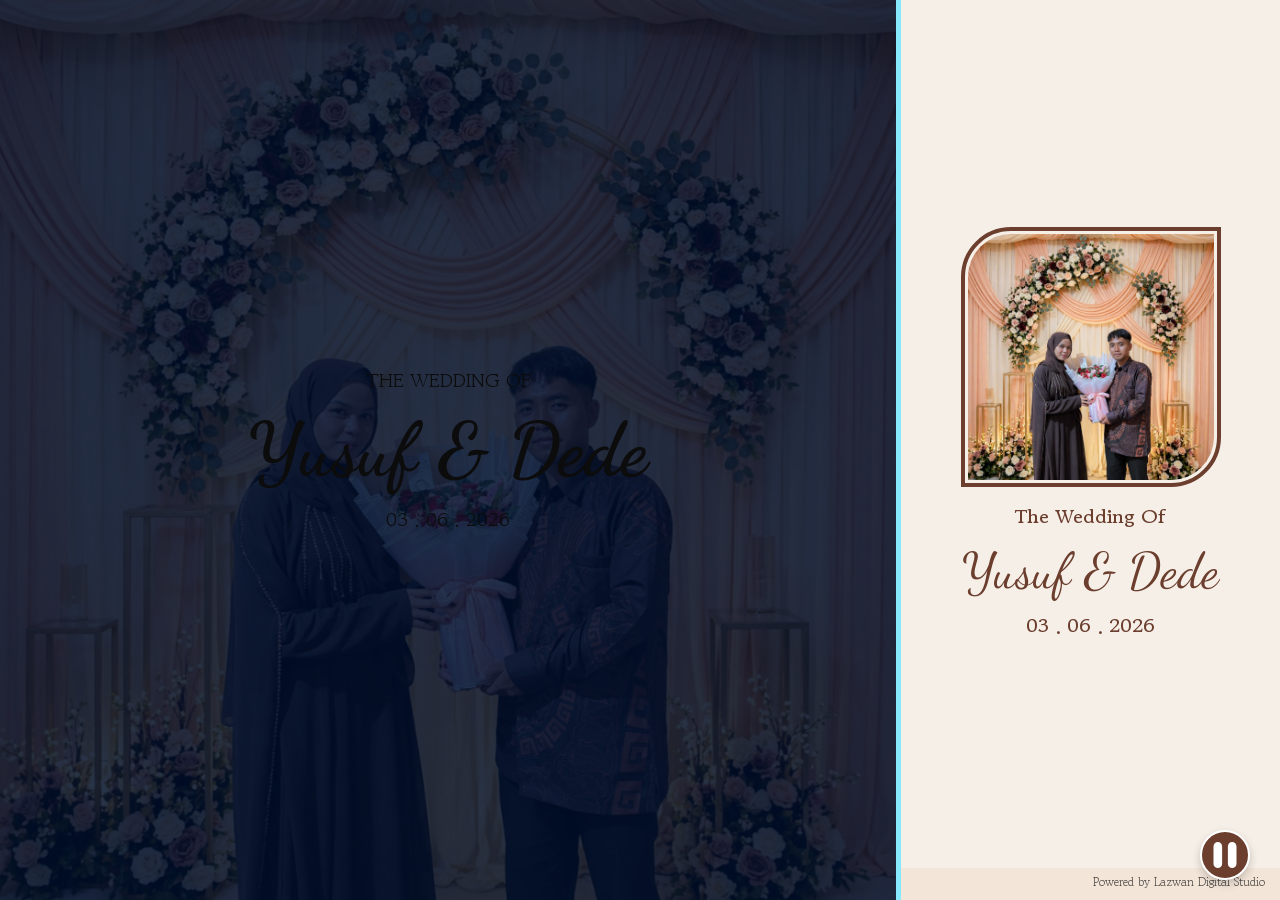
==== core.html @ 87ff3be7 "add powered by lazwan" ====
<!DOCTYPE html>
<html lang="en">
  <head>
    <meta charset="UTF-8" />
    <meta name="viewport" content="width=device-width, initial-scale=1.0" />
    <link rel="icon" type="image/svg" href="assets/icon/logo.png" />
    <title>Undangan Pernikahan - Yusuf & Dede</title>
    <link rel="stylesheet" href="assets/css/aside_style.css" />
    <link rel="stylesheet" href="assets/flipdown-master/src/flipdown.css" />
    <script src="assets/flipdown-master/src/flipdown.js"></script>
  </head>
  <body>
    <audio id="myAudio" autoplay loop>
      <source src="assets/music/musik.mp3" type="audio/mpeg" />
    </audio>
    <button id="playButton" class="moon-button"></button>
    <section id="sectionBesar">
      <div class="pembungkus">
        <p>THE WEDDING OF</p>
        <h1>Yusuf & Dede</h1>
        <p>03 . 06 . 2026</p>
      </div>
    </section>
    <section id="sectionKecil">
      <div class="cover" id="cover">
        <img
          src="assets/images/Pengantin.png"
          alt="pengantin"
          class="pengantin"
        />
        <p class="gowunbatang-bold">The Wedding Of</p>
        <h1>Yusuf & Dede</h1>
        <p class="gowunbatang-bold">03 . 06 . 2026</p>
      </div>
      <div class="ayat">
        <p class="gowunbatang-bold judul appear">Surah Ar-Rum Ayat 21</p>
        <div class="arab appear">
          <p>
            وَمِنْ آيَاتِهِ أَنْ خَلَقَ لَكُمْ مِنْ أَنْفُسِكُمْ أَزْوَاجًا
            لِتَسْكُنُوا إِلَيْهَا وَجَعَلَ بَيْنَكُمْ مَوَدَّةً وَرَحْمَةً ۚ
            إِنَّ فِي ذَٰلِكَ لَآيَاتٍ لِقَوْمٍ يَتَفَكَّرُونَ
          </p>
        </div>
        <div class="translation appear">
          <p>
            "Dan di antara tanda-tanda (kebesaran)-Nya ialah Dia menciptakan
            pasangan-pasangan untukmu dari jenismu sendiri agar kamu cenderung
            dan merasa tenteram kepadanya, dan Dia menjadikan di antaramu rasa
            kasih dan sayang. Sesungguhnya pada yang demikian itu benar-benar
            terdapat tanda-tanda bagi kaum yang berpikir."
          </p>
        </div>
      </div>
      <div class="mempelai">
        <img src="assets/images/bismillah.png" alt="Bismillah" class="appear" />
        <p class="appear">Assalamu'alaikum Warahmatullaahi Wabarakaatuh</p>
        <p class="desk appear">
          Maha Suci Allah yang telah menciptakan makhluk-Nya berpasang-pasangan.
          Ya Allah semoga ridho-Mu tercurah mengiringi pernikahan kami.
        </p>
        <div class="pengantin-pria appear">
          <img
            src="assets/images/pengantin pria.png"
            alt="pengantin pria"
            class="foto"
          />
          <h1>Yusuf</h1>
          <h3>Muchamad Yusuf</h3>
          <p>
            Putra Pertama Dari <br />
            Bapak H. Amiruddin <br />
            Dan Ibu Hj.Yati
          </p>
          <a
            href="https://www.instagram.com/nuaiman_ucp"
            target="_blank"
            class="ig"
          >
            <img
              src="assets/icon/instagram.svg"
              alt="instagram"
              class="instagram"
            />
            Instagram
          </a>
        </div>
        <div class="dan appear">---- & ----</div>
        <div class="pengantin-wanita appear">
          <img
            src="assets/images/pengantin wanita.png"
            alt="pengantin wanita"
            class="foto"
          />
          <h1>Dede</h1>
          <h3>Dede Alfinah</h3>
          <p>
            Putri Bungsu Dari <br />
            Bapak H.Ahmad <br />
            Dan Ibu Hj.Halimah
          </p>
          <a
            href="https://www.instagram.com/dealfinah/"
            target="_blank"
            class="ig"
          >
            <img
              src="assets/icon/instagram.svg"
              alt="instagram"
              class="instagram"
            />
            Instagram
          </a>
        </div>
      </div>


      <div class="acara">
        <div class="card">
          <h2>Akad Nikah</h2>

          <div class="date">
            <div class="day">Rabu</div>
            <div class="date-text">
              <p>3</p>
              <p>Juni 2026</p>
            </div>
          </div>

          <div class="divider"></div>

          <p class="time">09.00 – 10.00 WIB</p>
          <p class="location">
            Villa Putri Hijau<br />
            Cisarua – Bogor
          </p>
        </div>

        <div class="card">
          <h2>Resepsi</h2>

          <div class="date">
            <div class="day">Rabu</div>
            <div class="date-text">
              <p>3</p>
              <p>Juni 2026</p>
            </div>
          </div>

          <div class="divider"></div>

          <p class="time">10.00 – 19.30 WIB</p>
          <p class="location">
            Villa Putri Hijau<br />
            Cisarua – Bogor
          </p>
        </div>

      </div>
        <div class="countdown appear">
          <h1>Hitung Mundur</h1>
          <div class="flipdown-container">
            <div id="flipdown" class="flipdown"></div>
          </div>
        </div>
      </div>

      <div class="lokasi">
        <h1 class="appear">Lokasi Acara</h1>
        <p class="appear">Villa Putri Hijau, Cisarua - Bogor</p>
        <iframe
          src="https://www.google.com/maps?q=Villa+Putri+Hijau+Cisarua+Bogor&output=embed"
          width="50%"
          height="300"
          style="border:0;"
          allowfullscreen=""
          loading="lazy"
          class="maps appear"
        ></iframe>
        <a
          href="https://www.google.com/maps/place/villa+putri+hijau/@-6.6750949,106.9471848,1350m/data=!3m1!1e3!4m6!3m5!1s0x2e69b645574217dd:0x31bf96bb6193824!8m2!3d-6.6750949!4d106.9471848!16s%2Fg%2F11fxb8kv27!18m1!1e1?entry=ttu&g_ep=EgoyMDI2MDQyMC4wIKXMDSoASAFQAw%3D%3D"
          target="_blank"
          class="lihatPeta appear"
          >Lihat Lokasi Acara</a
        >
      </div>
      <div class="galeri">
        <h1 class="appear">--- Galeri ---</h1>
        <div class="img-container appear">
          <div class="mySlide">
            <img src="assets/images/Pengantin.png" alt="pengantin" />
          </div>
          <div class="mySlide">
            <img src="assets/images/pengantin pria.png" alt="pengantin" />
          </div>
          <div class="mySlide">
            <img src="assets/images/pengantin wanita.png" alt="pengantin" />
          </div>
          <a class="prev" onclick="plusSlide(-1)">&#10094;</a>
          <a class="next" onclick="plusSlide(1)">&#10095;</a>
        </div>
        <!-- <iframe
          width="560"
          height="315"
          src="https://www.youtube.com/embed/1-GLrbJzG3A?si=cYq8_8PYTY-5_F9t"
          title="YouTube video player"
          frameborder="0"
          class="appear"
          allow="accelerometer; autoplay; clipboard-write; encrypted-media; gyroscope; picture-in-picture; web-share"
          referrerpolicy="strict-origin-when-cross-origin"
          allowfullscreen
        ></iframe> -->
        <!-- <video class="appear video-acara" autoplay muted loop playsinline> -->
        <!-- <video class="appear video-acara" controls> -->
        <div class="appear video-acara" >
            <video class="appear video-acara" controls preload="metadata">
            <source src="assets/Video/tunangan.mp4" type="video/mp4">
            Momen Tunangan.
          </video>
        </div>
      </div>
      <div class="rsvp">
        <h1 class="appear">RSVP & Ucapan</h1>
        <form id="rsvpForm" class="appear">
          <label for="name" style="font-size: 20px">Nama:</label>
          <input type="text" id="name" name="name" required />

          <div>
            <p class="confirm">Konfirmasi Kehadiran:</p>

            <div class="radio-box">
              <div class="radio-container">
                <input
                  type="radio"
                  id="yes"
                  name="attendance"
                  value="Hadir"
                  required
                />
                <label for="yes">Hadir</label>
              </div>

              <div class="radio-container">
                <input
                  type="radio"
                  id="no"
                  name="attendance"
                  value="Tidak Hadir"
                  required
                />
                <label for="no">Tidak Hadir</label>
              </div>
            </div>
          </div>

          <label for="message" style="font-size: 20px">Ucapan/Doa:</label>
          <textarea id="message" name="message" rows="4" required></textarea>

          <button type="submit">Kirim</button>

          <h2>Daftar Kehadiran & Ucapan</h2>
          <div id="submittedData"></div>
        </form>
      </div>
      <div class="hadiah">
        <h1 class="appear">-- Hadiah Pernikahan --</h1>
        <p class="appear">
          Doa Restu Anda merupakan karunia yang sangat berarti bagi kami. Dan
          jika memberi adalah ungkapan tanda kasih Anda, Anda dapat memberi kado
          secara cashless.
        </p>
        <div class="card appear">
          <div class="bank">
            <img src="assets/icon/Logo-Bank-BCA.png" alt="bri" />
            <p>
              8012041810 <br />
              A/N: Muchamad Yusup
            </p>
          </div>
          <div class="bank">
            <img src="assets/icon/Logo-Bank-BRI.png" alt="bri" />
            <p>
              091301075383533 <br />
              A/N: Dede Alfinah
            </p>
          </div>
        </div>

        <h2 class="appear">- Alamat Pengiriman Kado -</h1>
        <p class="appear">
        Jl. Padat Karya No.45, Batu Layang, Kec. Cisarua, Kabupaten Bogor, Jawa Barat 16750 Belakang villa putri hijau.
        </p>
          <!-- <div class="atau">-------- Atau Scan --------</div> -->
          <!-- <img src="assets/icon/qris.png" alt="qris" style="width: 80%" /> -->
      </div>
      <div class="penutup" id="penutup">
        <img
          src="assets/images/Pengantin.png"
          alt="pengantin"
          class="pengantin"
        />
        <p class="gowunbatang-bold">
          Ungkapan terima kasih yang tulus dari kami apabila
          Bapak/Ibu/Teman-teman berkenan hadir dan memberikan do’a restu.
        </p>
        <p>Wassalamualaikum Warahmatullahi Wabarakatuh</p>
        <p class="garis">--------------</p>
        <p class="gowunbatang-bold">Turut berbahagia, segenap keluarga besar</p>
        <h1>Yusuf & Dede</h1>
      </div>
    </section>
    <div class="powered">
      <p>
        Powered by 
        <a href="https://lazwan-studio.vercel.app/" target="_blank">
          Lazwan Digital Studio
        </a>
      </p>
    </div>
  </body>
  <script src="assets/js/core_script.js"></script>
</html>
---- assets/css/aside_style.css ----
@import url("https://fonts.googleapis.com/css2?family=Gowun+Batang:wght@400;700&display=swap");
@import url("https://fonts.googleapis.com/css2?family=Dancing+Script:wght@400..700&display=swap");

@keyframes fade-in {
  from {
    opacity: 0;
  }

  to {
    opacity: 1;
  }
}

@keyframes appear {
  from {
    opacity: 0;
    transform: scale(0);
  }
  to {
    opacity: 1;
    transform: scale(1);
  }
}

/* .appear {
  animation: appear ease-in-out;
  animation-timeline: view();
  animation-range: entry 0% cover 30%;
} */

:root {
  /* --primary: #002c78; */
  /* --primary: #8b5e3c; coklat soft */
  --primary: #6b3e2e; /* coklat elegan */
  --accent: #d88c9a;   /* pink rose */
}

* {
  padding: 0;
  margin: 0;
  text-align: center;
  box-sizing: border-box;
  color: rgb(12, 12, 12);
  /* color: white; */
  font-family: "Gowun Batang", serif;
  font-weight: 400;
  font-style: normal;
  text-decoration: none;
}

.gowunbatang-reg {
  font-family: "Gowun Batang", serif;
  font-weight: 400;
  font-style: normal;
}

.gowunbatang-bold {
  font-family: "Gowun Batang", serif;
  font-weight: 700;
  font-style: normal;
}

html,
body {
  overflow: hidden;
}

body {
  background-color: #f6efe7; /* cream soft */
  /* background-color: #000f2a; */
  display: flex;
  justify-content: left;
}

.moon-button {
  position: fixed;
  right: 30px;
  bottom: 20px;
  width: 50px;
  height: 50px;
  background-color: var(--primary);
  border: none;
  cursor: pointer;
  background-image: url("../icon/pause-fill.svg");
  background-size: contain;
  border-radius: 50%;
  border: 2px solid white;
  box-shadow: 0 4px 8px rgba(0, 0, 0, 0.2);
  transition: transform 0.3s ease, box-shadow 0.3s ease;
  z-index: 1000;
}

.moon-button:hover {
  transform: scale(1.1);
}

.moon-button.playing {
  background-image: url("../icon/pause-fill.svg"); /* Ganti dengan URL icon bulan saat bermain */
  box-shadow: 0 6px 12px rgba(0, 0, 0, 0.3);
}

.moon-button.paused {
  background-image: url("../icon/play-fill.svg"); /* Ganti dengan URL icon bulan saat dijeda */
  box-shadow: 0 2px 4px rgba(0, 0, 0, 0.2);
}

#sectionBesar {
  display: none;
  transition: all 1s ease-in-out;
}

#sectionKecil {
  display: flex;
  justify-content: flex-start;
  flex-direction: column;
  align-items: center;
  width: 100vw;
  height: 100vh;
  overflow-y: auto;
  overflow-x: hidden;
  transition: all 1s ease-in-out;
}

.pengantin {
  padding: 3px;
  width: 260px;
  height: 260px;
  margin-bottom: 15px;
  border: 4px solid var(--primary);
  border-radius: 50px 0;
  animation: fade-in 800ms ease-in-out;
  z-index: 2;
}

.cover {
  background-image: url(../images/bg.png);
  background-size: cover;
  background-position: center;
  display: flex;
  flex-direction: column;
  justify-content: center;
  align-items: center;
  width: 100vw;
  height: 100vh;
  padding: 60% 0;
}

.cover p {
  color: var(--primary);
  font-size: 20px;
  animation: fade-in 800ms ease-in-out;
}

.cover h1 {
  color: var(--primary);
  font-size: 60px;
  font-family: "Dancing Script", cursive;
  font-optical-sizing: auto;
  font-weight: 400;
  font-style: normal;
  margin: 10px 0;
  animation: fade-in 800ms ease-in-out;
}

.cover div {
  margin-bottom: 20px;
  font-size: 17px;
  animation: fade-in 800ms ease-in-out;
}

.ayat {
  /* background-color: #2399b3; */
  background-color: #f3e5d8; /* cream */
  display: flex;
  justify-content: center;
  flex-direction: column;
  align-items: center;
  padding: 20px 25px;
}

.ayat p.judul {
  margin: 30px 0;
  padding-bottom: 5px;
  width: 70%;
  font-size: 20px;
  border-bottom: 3px solid white;
  border-radius: 5px;
}

.ayat .arab {
  margin-bottom: 25px;
  font-size: 25px;
}

.ayat .translation {
  margin-bottom: 20px;
  font-size: 20px;
}

.mempelai {
  background-image: url(../images/bg_bunga_2.jpg);
  background-size: 100% 100%;
  background-position: center;
  display: flex;
  flex-direction: column;
  justify-content: center;
  align-items: center;
  width: 100vw;
  height: auto;
  padding: 20% 30px;
  color: var(--primary);
}

.mempelai img {
  width: 250px;
}

.mempelai p {
  color: var(--primary);
  margin-top: 18px;
  font-size: 18px;
  font-weight: 700;
}

.mempelai .desk {
  font-size: 17px;
  font-weight: 500;
}

.pengantin-pria .foto,
.pengantin-wanita .foto {
  width: 175px;
  height: 250px;
  object-fit: cover;
  padding: 3px;
  margin-top: 20px;
  border-radius: 100px;
  border: 4px solid var(--primary);
  animation: appear linear;
  animation-timeline: view();
  animation-range: entry 0% cover 40%;
}

.pengantin-pria h1,
.pengantin-wanita h1 {
  color: var(--primary);
  font-weight: 700;
  margin-top: 10px;
  font-size: 60px;
  font-family: "Dancing Script", cursive;
  font-optical-sizing: auto;
  font-weight: 400;
}

.pengantin-pria h3,
.pengantin-wanita h3 {
  color: var(--primary);
  font-weight: 700;
  font-size: 25px;
}

.pengantin-pria p,
.pengantin-wanita p {
  margin-top: 10px;
}

.pengantin-pria .ig,
.pengantin-wanita .ig {
  cursor: pointer;
  padding: 3% 5%;
  background-color: var(--primary);
  border: 2px solid white;
  font-size: 20px;
  border-radius: 10px;
  color: white;
  display: flex;
  justify-content: center;
  align-items: center;
  gap: 10px;
  margin-top: 15px;
}

.pengantin-pria .instagram,
.pengantin-wanita .instagram {
  width: 20px;
}

.acara {
  /* background: linear-gradient(180deg, #2399b3, #1b7f94); */
  background: linear-gradient(180deg, #f3e5d8, #e8d5c4);
  padding: 40px 20px;
  width: 100%;
  display: flex;
  flex-direction: column;
  align-items: center;
  gap: 20px; /* jarak antar card */
}

.dan {
  color: var(--accent);
  /* color: var(--primary); */
  font-family: "Dancing Script", cursive;
  font-optical-sizing: auto;
  font-weight: 700;
  font-size: 50px;
  margin: 20px 0;
}

.akad,
.resepsi {
  background-color: white;
  color: var(--primary);
  width: 100%;
  margin-top: 20px;
  border-radius: 20px;
}

.akad .judul,
.resepsi .judul {
  /* background-color: #005eff; */
  background-color: #6b3e2e;
  font-size: 30px;
  font-weight: 700;
  padding: 10px 0;
}

.akad .tanggal,
.resepsi .tanggal {
  display: flex;
  justify-content: center;
  align-items: center;
  gap: 15px;
}

.akad .tanggal .angka,
.resepsi .tanggal .angka {
  color: var(--primary);
  font-size: 100px;
}

.akad .tanggal .teks,
.resepsi .tanggal .teks {
  text-align: start;
  color: var(--primary);
  font-size: 25px;
  line-height: 30px;
}

.akad .garis,
.resepsi .garis {
  color: var(--primary);
  font-size: 35px;
  margin-top: -20px;
}

.akad .Lokasi,
.resepsi .Lokasi {
  margin-top: -10px;
  color: var(--primary);
  padding-bottom: 10px;
  font-weight: 700;
}

.countdown {
  margin-top: 20px;
  padding: 15px;
}

.countdown h1 {
  margin-bottom: 10px;
  font-size: 30px;
  font-weight: 700;
}

.lokasi {
  background-image: url(../images/bg_bunga_2.jpg);
  background-size: contain;
  background-position: center;
  display: flex;
  flex-direction: column;
  justify-content: center;
  align-items: center;
  width: 100vw;
  height: auto;
  padding: 19% 30px;
}

.lokasi h1 {
  color: var(--primary);
  font-family: "Dancing Script", cursive;
  font-optical-sizing: auto;
  font-weight: 700;
  font-size: 50px;
  margin-bottom: 20px;
}

.lokasi p {
  color: var(--primary);
  font-weight: 700;
  margin-bottom: 10px;
  font-size: 20px;
}

.lokasi .maps {
  width: 65%;
  max-width: 280px;
  height: 180px;

  border-radius: 15px;
  border: none;
  overflow: hidden;

  opacity: 0.85;
  box-shadow: 0 4px 10px rgba(0,0,0,0.1);
  transition: all 0.3s ease;
  margin: 15px 0;
}

.lokasi .maps:hover {
  opacity: 1;
  transform: scale(1.03);
}

.lokasi .lihatPeta {
  color: var(--primary);
  margin-top: 40px;
  font-weight: 700;
  font-size: 20px;
  border-top: 3px solid var(--primary);
  border-bottom: 3px solid var(--primary);
  border-radius: 15px;
  padding: 5px 40px;
  transition: all 500ms ease-in-out;
}

.lokasi .lihatPeta:hover {
  background-color: #5490ff71;
  transform: scale(1.1);
}

.galeri {
  display: flex;
  flex-wrap: wrap;
  justify-content: center;
  align-items: center;
  gap: 20px;
  padding: 20px;
  /* background-color: #2399b3; */
  background-color: #f3e5d8; /* cream */
}

.galeri h1 {
  color: white;
  font-family: "Dancing Script", cursive;
  font-optical-sizing: auto;
  font-weight: 700;
  font-size: 50px;
  margin-bottom: 20px;
  
  text-shadow: 1px 1px 3px rgba(0, 0, 0, 0.3);
}

.galeri img {
  box-shadow: 0 4px 8px rgba(0, 0, 0, 0.1);
  object-fit: cover;
  padding: 5px 5px 15px 5px;
  background-color: white;
  transition: transform 0.3s ease-in-out;
}

.img-container {
  max-width: 1000px;
  position: relative;
  margin: auto;
}

.img-container .mySlide img {
  vertical-align: middle;
  width: 75%;
  height: 400px;
}

.mySlide {
  display: none;
}

.prev,
.next {
  cursor: pointer;
  position: absolute;
  top: 50%;
  width: auto;
  padding: 16px;
  margin-top: -22px;
  color: white;
  font-weight: bold;
  font-size: 25px;
  border-radius: 0 3px 3px 0;
}

.prev {
  left: 0;
  margin-left: -20px;
}

.next {
  right: 0;
  margin-right: -20px;
  border-radius: 3px 0 0 3px;
}

.galeri iframe {
  padding: 5px 5px 15px 5px;
  box-shadow: 0 4px 8px rgba(0, 0, 0, 0.1);
  width: 90%;
  background-color: white;
  height: 200px;
  object-fit: cover;
  transition: transform 0.3s ease-in-out;
}

.galeri iframe:hover {
  transform: scale(1.05);
}

.rsvp {
  background-image: url(../images/bg_bunga_2.jpg);
  background-size: contain;
  background-position: center;
  display: flex;
  flex-direction: column;
  justify-content: center;
  align-items: center;
  width: 100vw;
  height: auto;
  padding: 13% 30px;
  color: #222 !important;}

form {
  display: flex;
  flex-direction: column;
  justify-content: center;
  align-items: center;
  gap: 15px;
}

label {
  font-family: "Gowun Batang", serif;
  font-weight: 700;
  color: var(--primary);
  margin-bottom: 5px;
}

.rsvp h1 {
  font-family: "Dancing Script", cursive;
  font-size: 40px;
  font-weight: 700;
  color: var(--primary);
  margin-bottom: 30px;
}

.confirm {
  font-size: 20px;
  color: var(--primary);
  font-weight: 700;
  margin-top: 10px;
  margin-bottom: 5px;
}

input[type="text"],
textarea {
  font-family: "Gowun Batang", serif;
  font-weight: 400;
  padding: 10px;
  width: 100%;
  border: 2px solid var(--primary);
  border-radius: 5px;
  color: white;
  font-size: 20px;
  text-align: left;
  /* background-color: #000f2ac6; */
  background-color: #fffaf5;
  color: #333;
}

.radio-box {
  display: flex;
  justify-content: center;
  gap: 10px;
  width: 100%;
}

.radio-container {
  display: flex;
  justify-content: center;
  align-items: center;
  flex-direction: row;
  width: 140px;
  padding: 10px 5px 5px 5px;
  /* background-color: #000f2ac6; */
  background-color: #fffaf5;
  color: #333;
  border-radius: 10px;
  border: 2px solid var(--primary);
  cursor: pointer;
}

.radio-container input[type="radio"] {
  display: none;
}

.radio-container input[type="radio"] + label::before {
  content: "";
  display: inline-block;
  width: 20px;
  height: 20px;
  margin-right: 10px;
  border: 2px solid #000000;
  border-radius: 50%;
  background-color: #fff;
  vertical-align: middle; /* Align with label text */
  position: relative;
  top: -3px; /* Adjust if necessary */
}

.radio-container input[type="radio"]:checked + label::before {
  background-color: #c74ebd;
  border-color: #000000;
}

.radio-container label {
  font-size: 16px;
  /* color: white; */
  color: rgb(0, 0, 0);
  cursor: pointer;
}

.confirm {
  margin-bottom: 10px;
  font-size: 18px;
  color: var(--primary);
}

button {
  background-color: var(--primary);
  color: white;
  padding: 10px 20px;
  border: none;
  border-radius: 5px;
  cursor: pointer;
  font-family: "Gowun Batang", serif;
  font-weight: 700;
  width: 90%;
  font-size: 16px;
}

button:hover {
  /* background-color: #001d4f; */
  /* background-color: #4e2c1d; */
  background-color: var(--accent);
}

.rsvp h2 {
  font-family: "Dancing Script", cursive;
  font-size: 30px;
  color: var(--primary);
  margin-bottom: 20px;
  margin-top: 20px;
}

#submittedData {
  display: flex;
  flex-direction: column-reverse;
  margin-top: 10px;
  width: 110%;
  height: 250px;
  /* background-color: rgb(113, 186, 255); */
  background-color: #f3e5d8; /* cream */
  padding: 20px;
  border-radius: 5px;
  /* border: 3px solid #0059ffc6; */
  border: 2px solid #d6bfa7;
  overflow-y: scroll;
}

#submittedData h2 {
  font-family: "Dancing Script", cursive;
  font-size: 30px;
  color: var(--primary);
  margin-bottom: 20px;
}

.submitted-item {
  /* background-color: #000f2ac6; */
  background-color: #fffaf5;
  color: #333;
  padding: 10px;
  margin-bottom: 10px;
  border-radius: 5px;
  width: 100%;
  border: 1px solid #ddd;
}

.submitted-item h3 {
  font-family: "Gowun Batang", serif;
  font-weight: 700;
  color: rgb(0, 0, 0);
}

.submitted-item p {
  font-family: "Gowun Batang", serif;
  font-weight: 400;
  color: #000000;
}

.hadiah {
  /* background-color: #2399b3; */
  background-color: #f3e5d8; /* cream */
  display: flex;
  justify-content: center;
  flex-direction: column;
  align-items: center;
  padding: 20px 25px;
  width: 100%;
}

.hadiah h1 {
  color: white;
  font-family: "Dancing Script", cursive;
  font-optical-sizing: auto;
  font-weight: 700;
  font-size: 30px;
  margin-bottom: 20px;

  text-shadow: 
    0px 2px 4px rgba(0, 0, 0, 0.25),
    0px 4px 10px rgba(0, 0, 0, 0.15);
}

.hadiah h2 {
  color: white;
  font-family: "Dancing Script", cursive;
  font-optical-sizing: auto;
  font-weight: 700;
  font-size: 30px;
  margin-bottom: 20px;
  margin-top: 15px;

  text-shadow: 
    0px 2px 4px rgba(0, 0, 0, 0.25),
    0px 4px 10px rgba(0, 0, 0, 0.15);
}

.hadiah .card {
  width: 90%;
  background-color: white;
  margin-top: 20px;
  /* border: 3px solid #005eff; */
  border: 2px solid #d6bfa7;
  border-radius: 20px;
  padding: 20px;
}

/* kasih jarak antar bank */
.hadiah .card .bank {
  display: flex;
  align-items: center;
  gap: 15px;
  padding: 10px 0;
}

/* garis pemisah antar bank */
.hadiah .card .bank:not(:last-child) {
  border-bottom: 1px solid #eee;
}

/* rapihin teks */
.hadiah .card .bank p {
  color: var(--primary);
  font-weight: 700;
  text-align: left;
  line-height: 1.4;
  margin: 0;
}

/* kecilin & rapihin logo */
.hadiah .card img {
  width: 80px;
  height: auto;
  object-fit: contain;
}

.atau {
  color: var(--primary);
  font-size: 20px;
  margin: 10px 0;
}

.penutup {
  background-image: url(../images/bg_bunga_2.jpg);
  background-size: 100% 100%;
  background-position: center;
  display: flex;
  flex-direction: column;
  justify-content: center;
  align-items: center;
  padding: 10% 30px;
}

.penutup p {
  color: var(--primary);
  font-size: 18px;
  margin-bottom: 10px;
}

.penutup h1 {
  color: var(--primary);
  font-size: 50px;
  font-family: "Dancing Script", cursive;
  font-optical-sizing: auto;
  font-weight: 400;
  font-style: normal;
  margin: 10px 0;
}

.penutup div {
  margin-bottom: 20px;
  font-size: 17px;
}

.penutup .garis {
  font-family: "Dancing Script", cursive;
  font-optical-sizing: auto;
  font-weight: 700;
  font-size: 40px;
}

@media (min-width: 768px) {
  #sectionBesar {
    width: 70vw;
    background-image: url(../images/Pengantin.png);
    background-position: center;
    background-size: cover;
    color: white;
    display: flex;
    justify-content: center;
    flex-direction: column;
    align-items: center;
    animation: fade-in 800ms ease-in-out;
  }

  .pembungkus {
    display: flex;
    justify-content: center;
    flex-direction: column;
    align-items: center;
    background-color: #000f2ad7;
    width: 100%;
    height: 100%;
  }

  #sectionBesar h1 {
    font-family: "Dancing Script", cursive;
    font-optical-sizing: auto;
    font-weight: 700;
    font-style: normal;
    font-size: 75px;
    margin: 10px 0;
  }

  #sectionBesar p {
    font-size: 20px;
  }

  #sectionKecil {
    width: 30vw;
    border-left: 5px solid #86e9ff;
  }

  .cover {
    background-size: contain;
  }

  .cover p {
    font-size: 20px;
  }

  .cover h1 {
    font-size: 50px;
  }

  .cover div {
    font-size: 15px;
  }

  .open {
    font-size: 15px;
  }

  .mempelai {
    width: 30vw;
  }

  #flipdown {
    width: 100%;
    align-self: center;
    margin-left: 2vw;
  }

  .lokasi .maps {
    width: 26%;
    height: 200px;
  }
}

.flipdown {
  margin: 0 auto;
}

.jam {
  margin-top: 10px;
  font-size: 16px;
}

.jam strong {
  font-size: 18px;
  color: #1a3c6e;
}

.card {
  background: #ffffff;
  border-radius: 20px;
  padding: 25px;
  text-align: center;
  box-shadow: 0 10px 25px rgba(0,0,0,0.1);

  width: 100%;
  max-width: 400px; /* penting */
  display: flex;
  flex-direction: column;
  align-items: center;
}

/* TITLE */
.card h2 {
  /* background: linear-gradient(90deg, #005eff, #3a7bff); */
  background: linear-gradient(90deg, var(--primary), var(--accent));
  color: white;
  padding: 12px;
  border-radius: 12px;
  font-size: 22px;
  margin-bottom: 20px;
}

@media (max-width: 480px) {
  .card {
    max-width: 90%;
  }

  .day {
    font-size: 60px;
  }
}

.card {
  transition: 0.3s;
}

.card:hover {
  transform: translateY(-5px);
}

.date {
  display: flex;
  justify-content: center;
  align-items: center;
  gap: 12px;
}

.day {
  font-size: 65px;
  font-weight: 700;
  color: #5a3a2a;

  font-family: "Dancing Script", cursive;
}

.date-text {
  display: block;
  text-align: left;
  font-size: 18px;
  /* color: #0d2c6c; */
  /* color: #1a1a1a; */
  color: #222 !important;
  line-height: 1.4;
}

.date-text p {
  color: #222 !important;
}

.divider {
  width: 50%;
  height: 2px;
  background: linear-gradient(to right, transparent, var(--accent), transparent);
  margin: 20px auto;
}

.time {
  font-size: 18px;
  font-weight: 700;
  color: #1a3c6e;
  margin-bottom: 10px;
}

.location {
  font-size: 15px;
  color: #666;
  line-height: 1.6;
}

.video-acara {
  /* width: 70%; */
  width: 560;
  height: 315;
  max-width: 300px;
  border-radius: 15px;
  margin-top: 20px auto;

  display: block;

  box-shadow: 0 8px 20px rgba(0,0,0,0.15);
}

.acara .card {
  background: rgba(255, 250, 245, 0.95);
  backdrop-filter: blur(6px);

  border-radius: 25px;
  padding: 25px 20px;
  margin: 20px 0;

  box-shadow: 0 10px 30px rgba(0,0,0,0.08);
  border: 1px solid #eaded0;

  transition: 0.3s;
}

.acara .card:hover {
  transform: translateY(-5px);
  box-shadow: 0 15px 40px rgba(0,0,0,0.12);
}

.acara .card h2 {
  background: linear-gradient(90deg, #6b3e2e, #d88c9a);
  color: white;

  padding: 12px;
  border-radius: 15px;

  font-size: 20px;
  letter-spacing: 1px;
}

.date-text p:first-child {
  font-size: 28px;
  font-weight: 700;
  color: var(--primary);
}

.date-text p:last-child {
  font-size: 16px;
  color: #777;
}

.powered {
  position: fixed;
  bottom: 10px;
  right: 15px;
  font-size: 12px;
  opacity: 0.7;
  z-index: 999;
}

.powered a {
  color: inherit;
  text-decoration: none;
  font-weight: 500;
}
---- assets/flipdown-master/src/flipdown.css ----
/* THEMES */

/********** Theme: dark **********/
/* Font styles */
.flipdown.flipdown__theme-dark {
  font-family: sans-serif;
  font-weight: bold;
}
/* Rotor group headings */
.flipdown.flipdown__theme-dark .rotor-group-heading:before {
  color: #eeeeee;
}

/* Rotor tops */
.flipdown.flipdown__theme-dark .rotor,
.flipdown.flipdown__theme-dark .rotor-top,
.flipdown.flipdown__theme-dark .rotor-leaf-front {
  color: #222222;
  background-color: #dddddd;
}
/* Rotor bottoms */
.flipdown.flipdown__theme-dark .rotor-bottom,
.flipdown.flipdown__theme-dark .rotor-leaf-rear {
  color: #333333;
  background-color: #dddddd;
}
/* Hinge */
.flipdown.flipdown__theme-dark .rotor:after {
  border-top: solid 1px #222222;
}

/********** Theme: light **********/
/* Font styles */
.flipdown.flipdown__theme-light {
  font-family: sans-serif;
  font-weight: bold;
}
/* Rotor group headings */
.flipdown.flipdown__theme-light .rotor-group-heading:before {
  color: #eeeeee;
}
/* Delimeters */
.flipdown.flipdown__theme-light
  .rotor-group:nth-child(n + 2):nth-child(-n + 3):before,
.flipdown.flipdown__theme-light
  .rotor-group:nth-child(n + 2):nth-child(-n + 3):after {
  background-color: #dddddd;
}
/* Rotor tops */
.flipdown.flipdown__theme-light .rotor,
.flipdown.flipdown__theme-light .rotor-top,
.flipdown.flipdown__theme-light .rotor-leaf-front {
  color: #222222;
  background-color: #dddddd;
}
/* Rotor bottoms */
.flipdown.flipdown__theme-light .rotor-bottom,
.flipdown.flipdown__theme-light .rotor-leaf-rear {
  color: #333333;
  background-color: #eeeeee;
}
/* Hinge */
.flipdown.flipdown__theme-light .rotor:after {
  border-top: solid 1px #222222;
}

/* END OF THEMES */

.flipdown {
  overflow: visible;
  width: 510px;
  height: 110px;
}

.flipdown .rotor-group {
  position: relative;
  float: left;
  padding-right: 30px;
}

.flipdown .rotor-group:last-child {
  padding-right: 0;
}

.flipdown .rotor-group-heading:before {
  display: block;
  height: 30px;
  line-height: 30px;
  text-align: center;
}

.flipdown .rotor-group:nth-child(1) .rotor-group-heading:before {
  content: attr(data-before);
}

.flipdown .rotor-group:nth-child(2) .rotor-group-heading:before {
  content: attr(data-before);
}

.flipdown .rotor-group:nth-child(3) .rotor-group-heading:before {
  content: attr(data-before);
}

.flipdown .rotor-group:nth-child(4) .rotor-group-heading:before {
  content: attr(data-before);
}

.flipdown .rotor-group:nth-child(n + 2):nth-child(-n + 3):before {
  content: "";
  position: absolute;
  bottom: 20px;
  left: 115px;
  width: 10px;
  height: 10px;
  border-radius: 50%;
}

.flipdown .rotor-group:nth-child(n + 2):nth-child(-n + 3):after {
  content: "";
  position: absolute;
  bottom: 50px;
  left: 115px;
  width: 10px;
  height: 10px;
  border-radius: 50%;
}

.flipdown .rotor {
  position: relative;
  float: left;
  width: 50px;
  height: 80px;
  margin: 0px 5px 0px 0px;
  border-radius: 4px;
  font-size: 4rem;
  text-align: center;
  perspective: 200px;
}

.flipdown .rotor:last-child {
  margin-right: 0;
}

.flipdown .rotor-top,
.flipdown .rotor-bottom {
  overflow: hidden;
  position: absolute;
  width: 50px;
  height: 40px;
}

.flipdown .rotor-leaf {
  z-index: 1;
  position: absolute;
  width: 50px;
  height: 80px;
  transform-style: preserve-3d;
  transition: transform 0s;
}

.flipdown .rotor-leaf.flipped {
  transform: rotateX(-180deg);
  transition: all 0.5s ease-in-out;
}

.flipdown .rotor-leaf-front,
.flipdown .rotor-leaf-rear {
  overflow: hidden;
  position: absolute;
  width: 50px;
  height: 40px;
  margin: 0;
  transform: rotateX(0deg);
  backface-visibility: hidden;
  -webkit-backface-visibility: hidden;
}

.flipdown .rotor-leaf-front {
  line-height: 80px;
  border-radius: 4px 4px 0px 0px;
}

.flipdown .rotor-leaf-rear {
  line-height: 0px;
  border-radius: 0px 0px 4px 4px;
  transform: rotateX(-180deg);
}

.flipdown .rotor-top {
  line-height: 80px;
  border-radius: 4px 4px 0px 0px;
}

.flipdown .rotor-bottom {
  bottom: 0;
  line-height: 0px;
  border-radius: 0px 0px 4px 4px;
}

.flipdown .rotor:after {
  content: "";
  z-index: 2;
  position: absolute;
  bottom: 0px;
  left: 0px;
  width: 50px;
  height: 40px;
  border-radius: 0px 0px 4px 4px;
}

@media (max-width: 550px) {
  .flipdown {
    width: 312px;
    height: 70px;
  }

  .flipdown .rotor {
    font-size: 2.2rem;
    margin-right: 3px;
  }

  .flipdown .rotor,
  .flipdown .rotor-leaf,
  .flipdown .rotor-leaf-front,
  .flipdown .rotor-leaf-rear,
  .flipdown .rotor-top,
  .flipdown .rotor-bottom,
  .flipdown .rotor:after {
    width: 30px;
  }

  .flipdown .rotor-group {
    padding-right: 20px;
  }

  .flipdown .rotor-group:last-child {
    padding-right: 0px;
  }

  .flipdown .rotor-group-heading:before {
    font-size: 0.8rem;
    height: 20px;
    line-height: 20px;
  }

  .flipdown .rotor-group:nth-child(n + 2):nth-child(-n + 3):before,
  .flipdown .rotor-group:nth-child(n + 2):nth-child(-n + 3):after {
    left: 69px;
  }

  .flipdown .rotor-group:nth-child(n + 2):nth-child(-n + 3):before {
    bottom: 13px;
    height: 8px;
    width: 8px;
  }

  .flipdown .rotor-group:nth-child(n + 2):nth-child(-n + 3):after {
    bottom: 29px;
    height: 8px;
    width: 8px;
  }

  .flipdown .rotor-leaf-front,
  .flipdown .rotor-top {
    line-height: 50px;
  }

  .flipdown .rotor-leaf,
  .flipdown .rotor {
    height: 50px;
  }

  .flipdown .rotor-leaf-front,
  .flipdown .rotor-leaf-rear,
  .flipdown .rotor-top,
  .flipdown .rotor-bottom,
  .flipdown .rotor:after {
    height: 25px;
  }
}
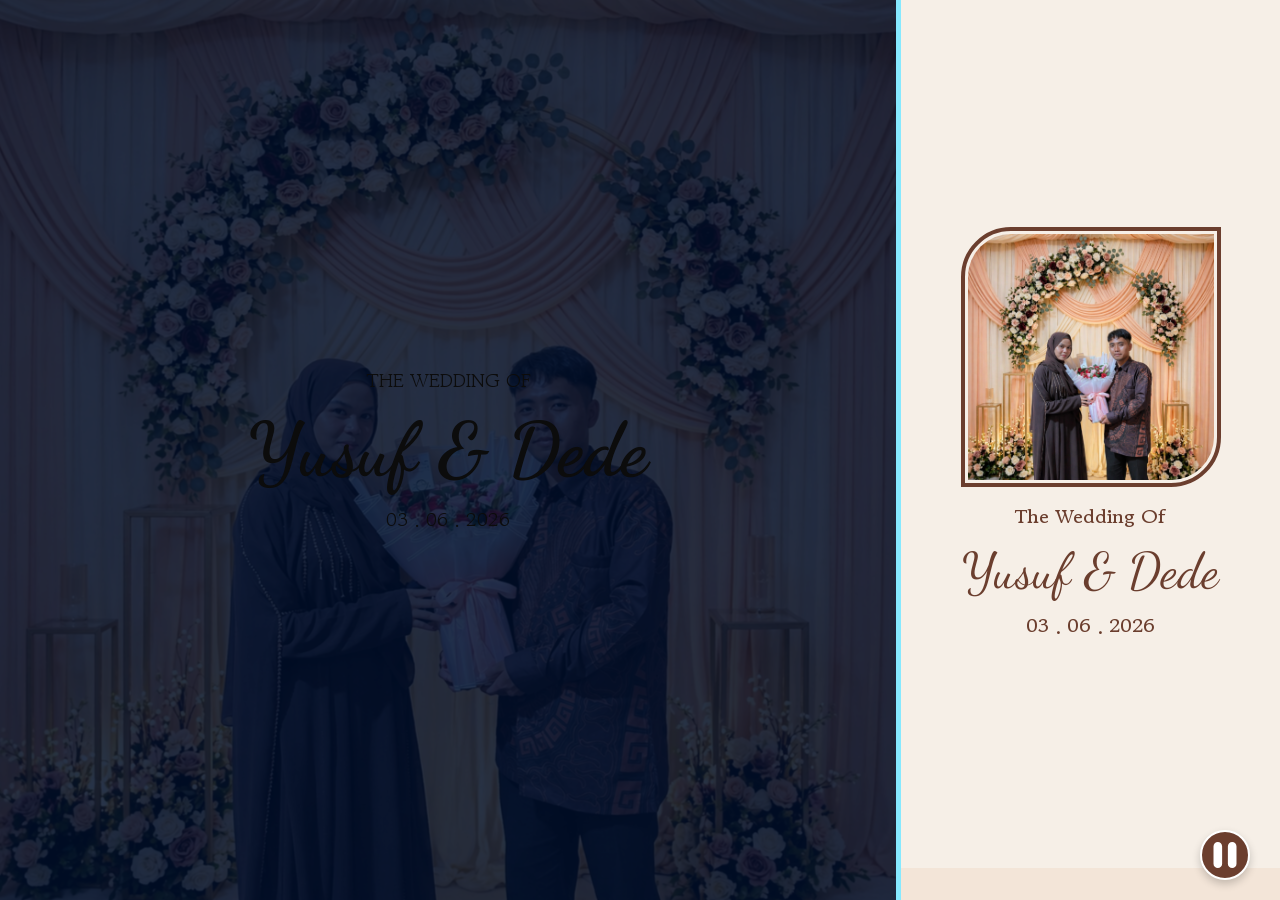
==== commit fec9750b: "update" ====
--- a/core.html
+++ b/core.html
@@ -307,15 +307,17 @@
         <p class="gowunbatang-bold">Turut berbahagia, segenap keluarga besar</p>
         <h1>Yusuf & Dede</h1>
       </div>
+
+      <div class="powered">
+        <p>
+          Powered by 
+          <a href="https://lazwan-studio.vercel.app/" target="_blank">
+            Lazwan Digital Studio
+          </a>
+        </p>
+      </div>
+      
     </section>
-    <div class="powered">
-      <p>
-        Powered by 
-        <a href="https://lazwan-studio.vercel.app/" target="_blank">
-          Lazwan Digital Studio
-        </a>
-      </p>
-    </div>
   </body>
   <script src="assets/js/core_script.js"></script>
 </html>
--- a/assets/css/aside_style.css
+++ b/assets/css/aside_style.css
@@ -1074,16 +1074,20 @@
 }
 
 .powered {
-  position: fixed;
-  bottom: 10px;
-  right: 15px;
-  font-size: 12px;
-  opacity: 0.7;
-  z-index: 999;
+  text-align: center;
+  font-size: 13px;
+  color: #888;
+  margin-top: 50px;
+  padding: 20px 0;
+  border-top: 1px solid rgba(0,0,0,0.1);
 }
 
 .powered a {
-  color: inherit;
+  color: #555;
   text-decoration: none;
-  font-weight: 500;
+  font-weight: 600;
+}
+
+.powered a:hover {
+  color: #000;
 }
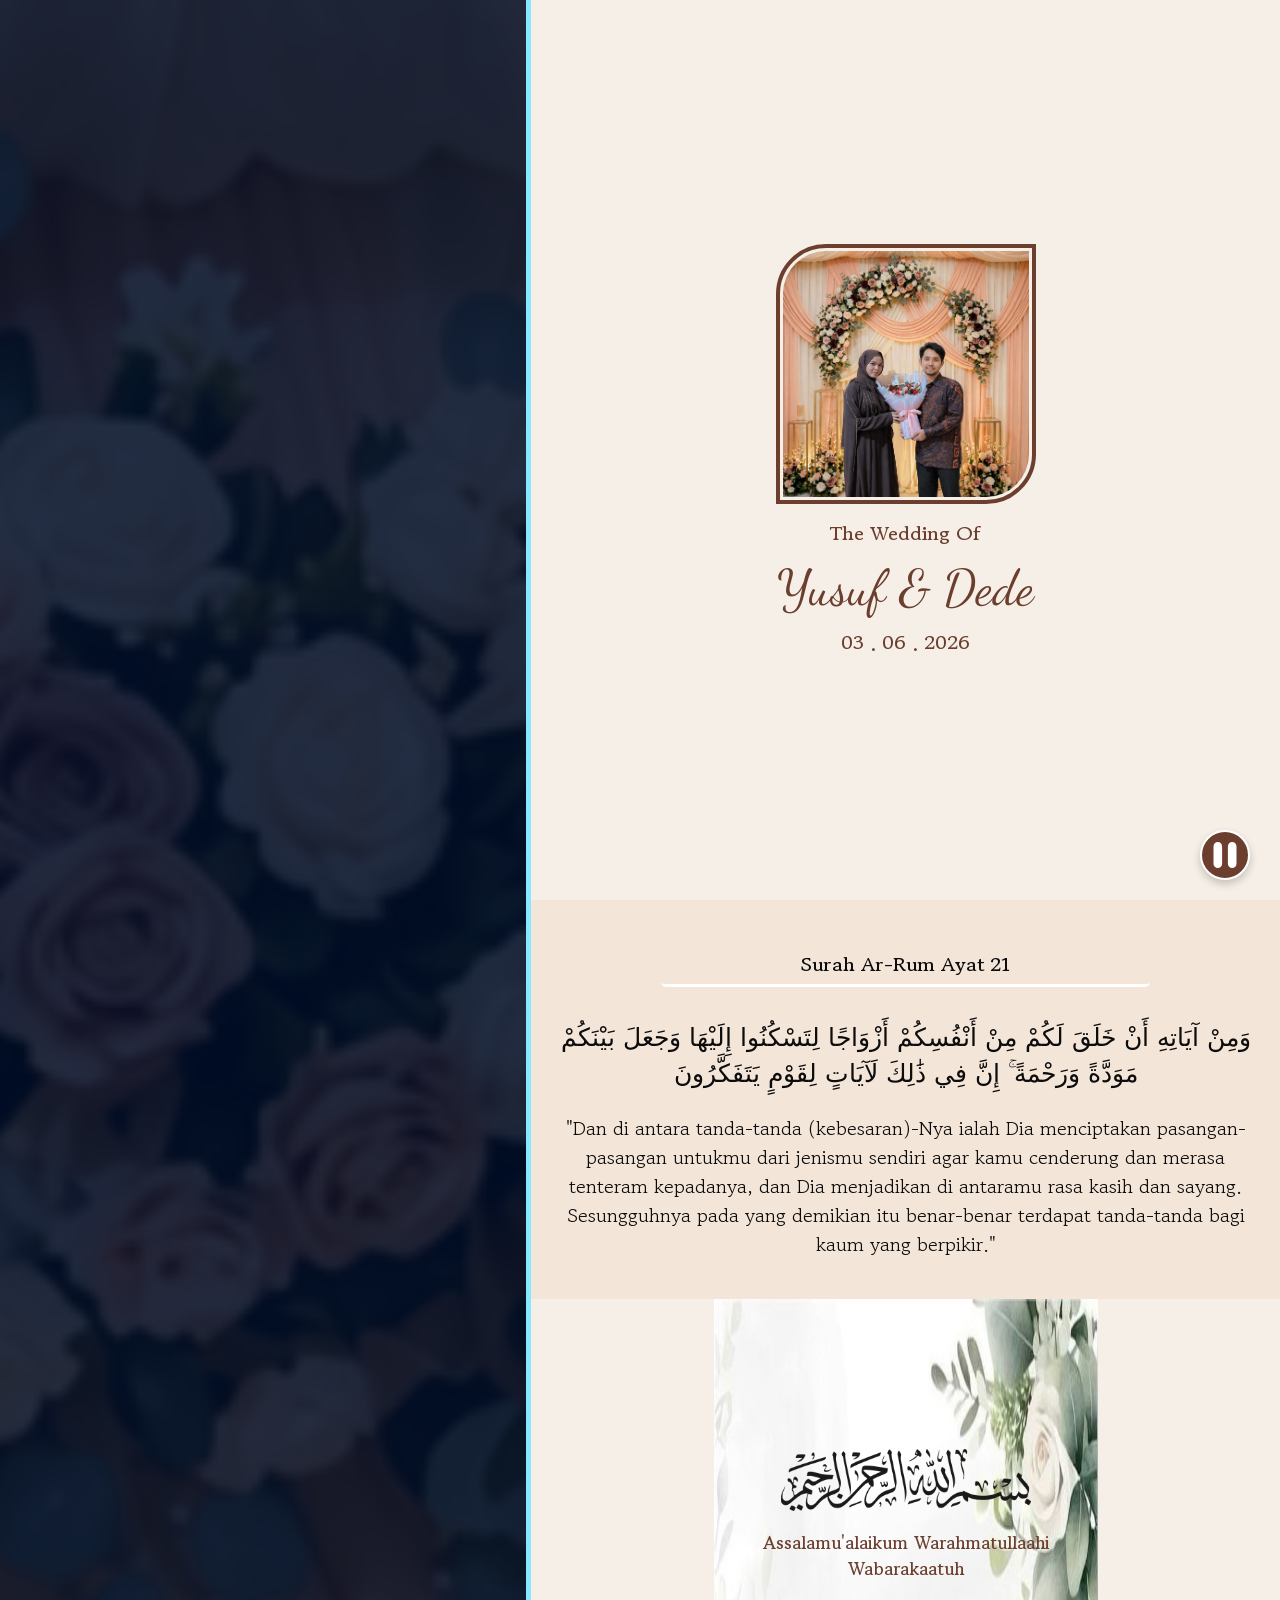
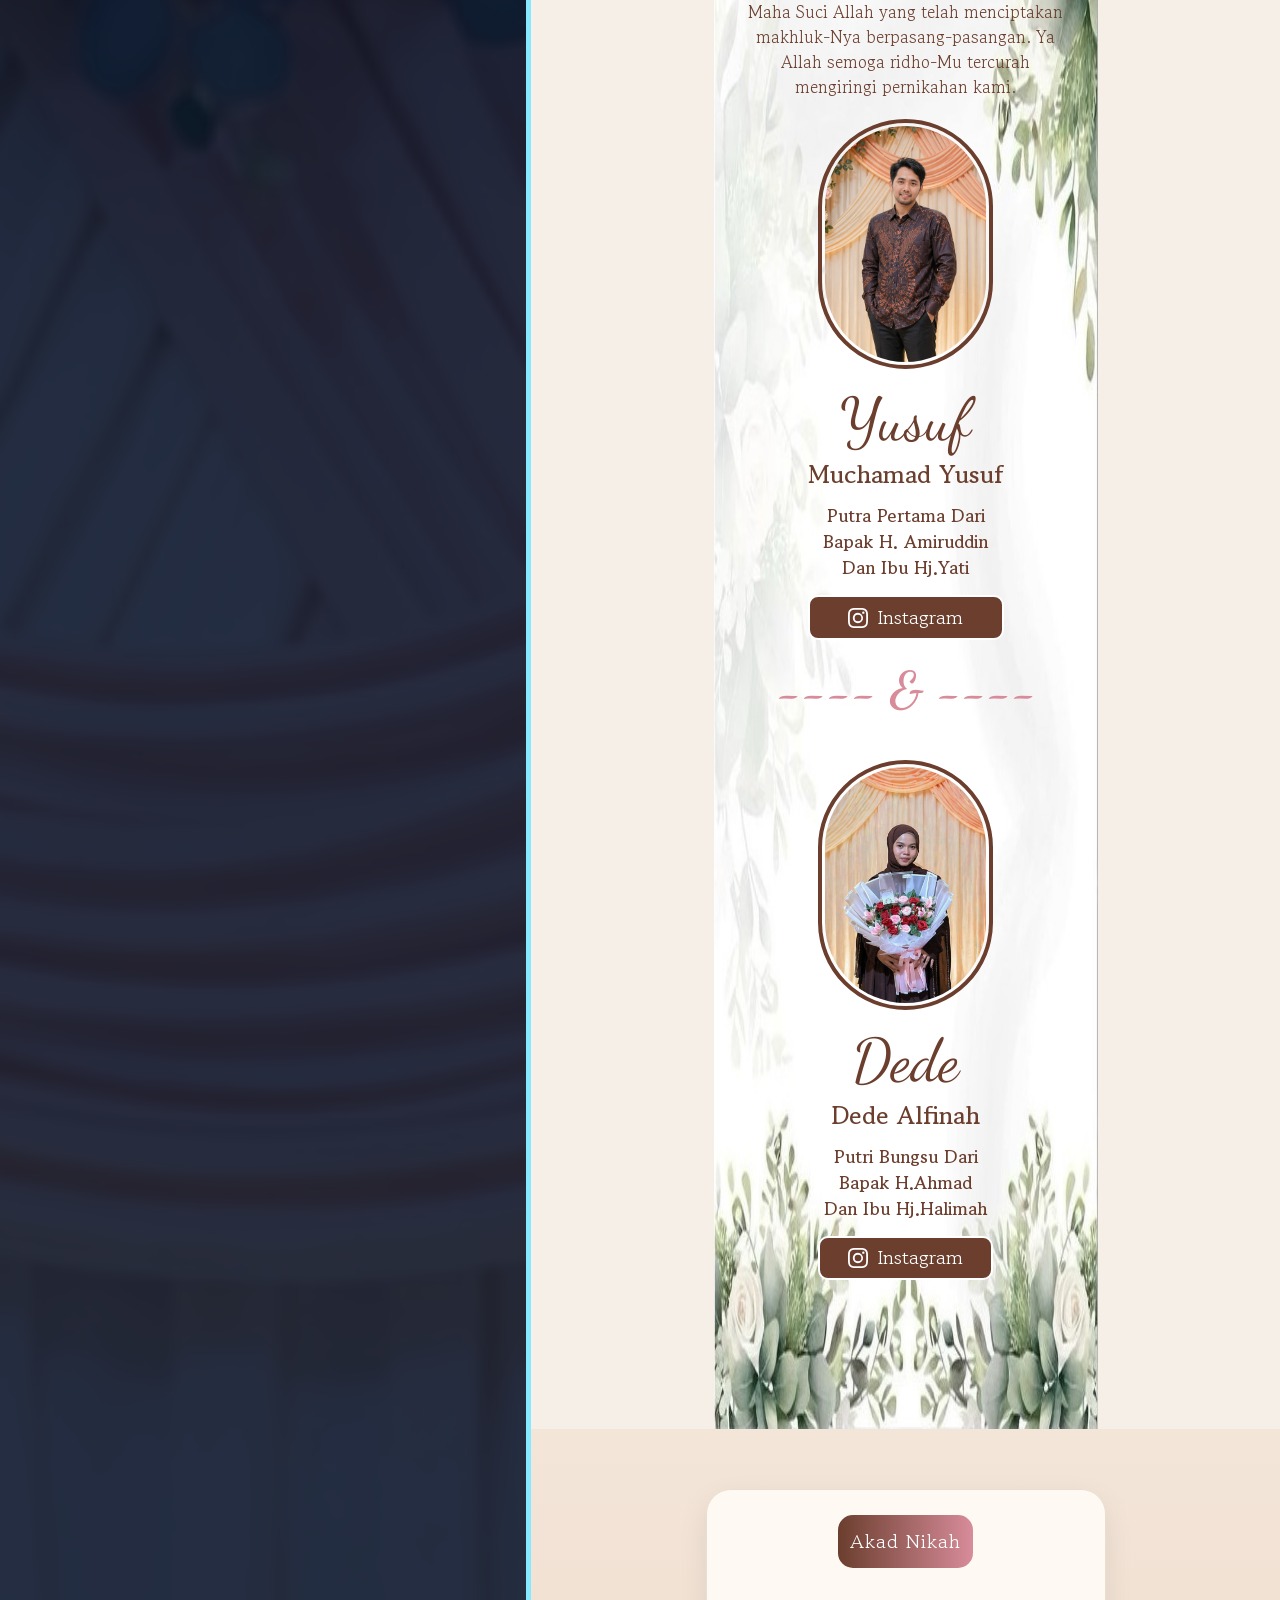
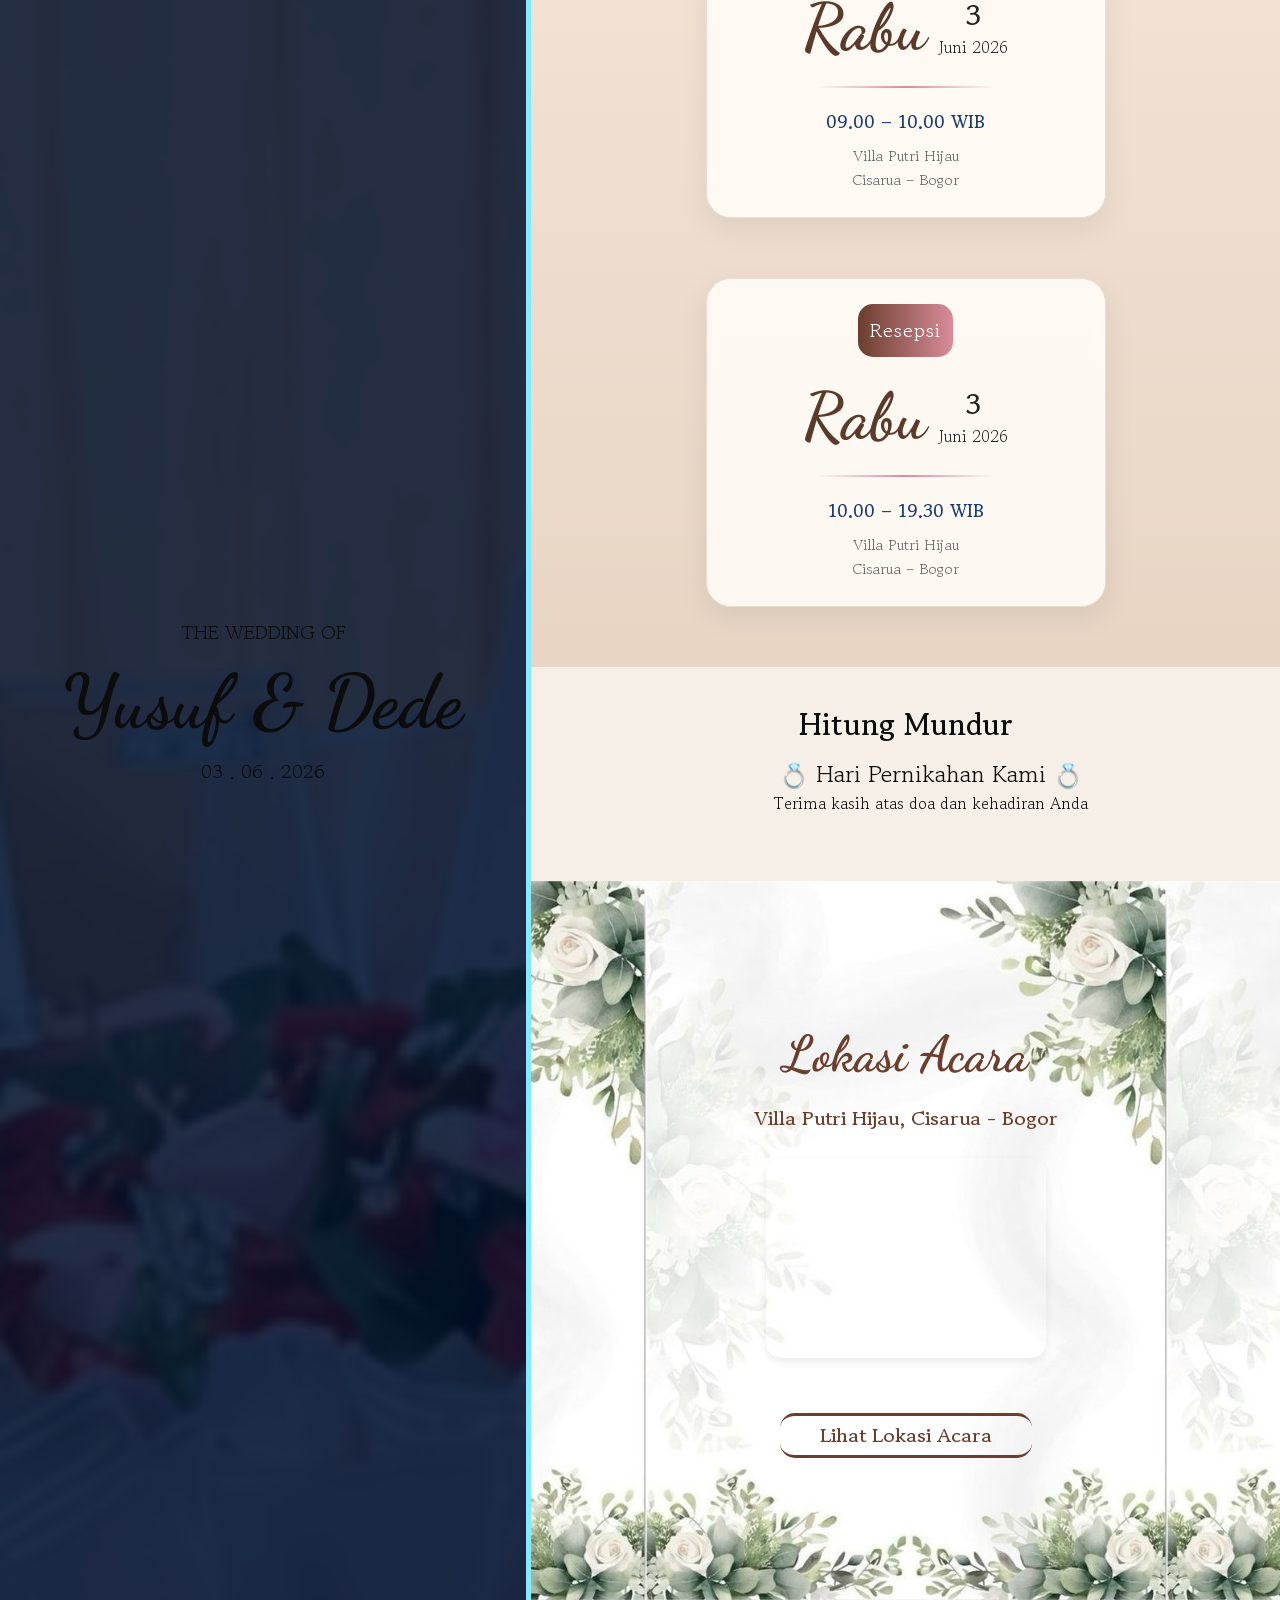
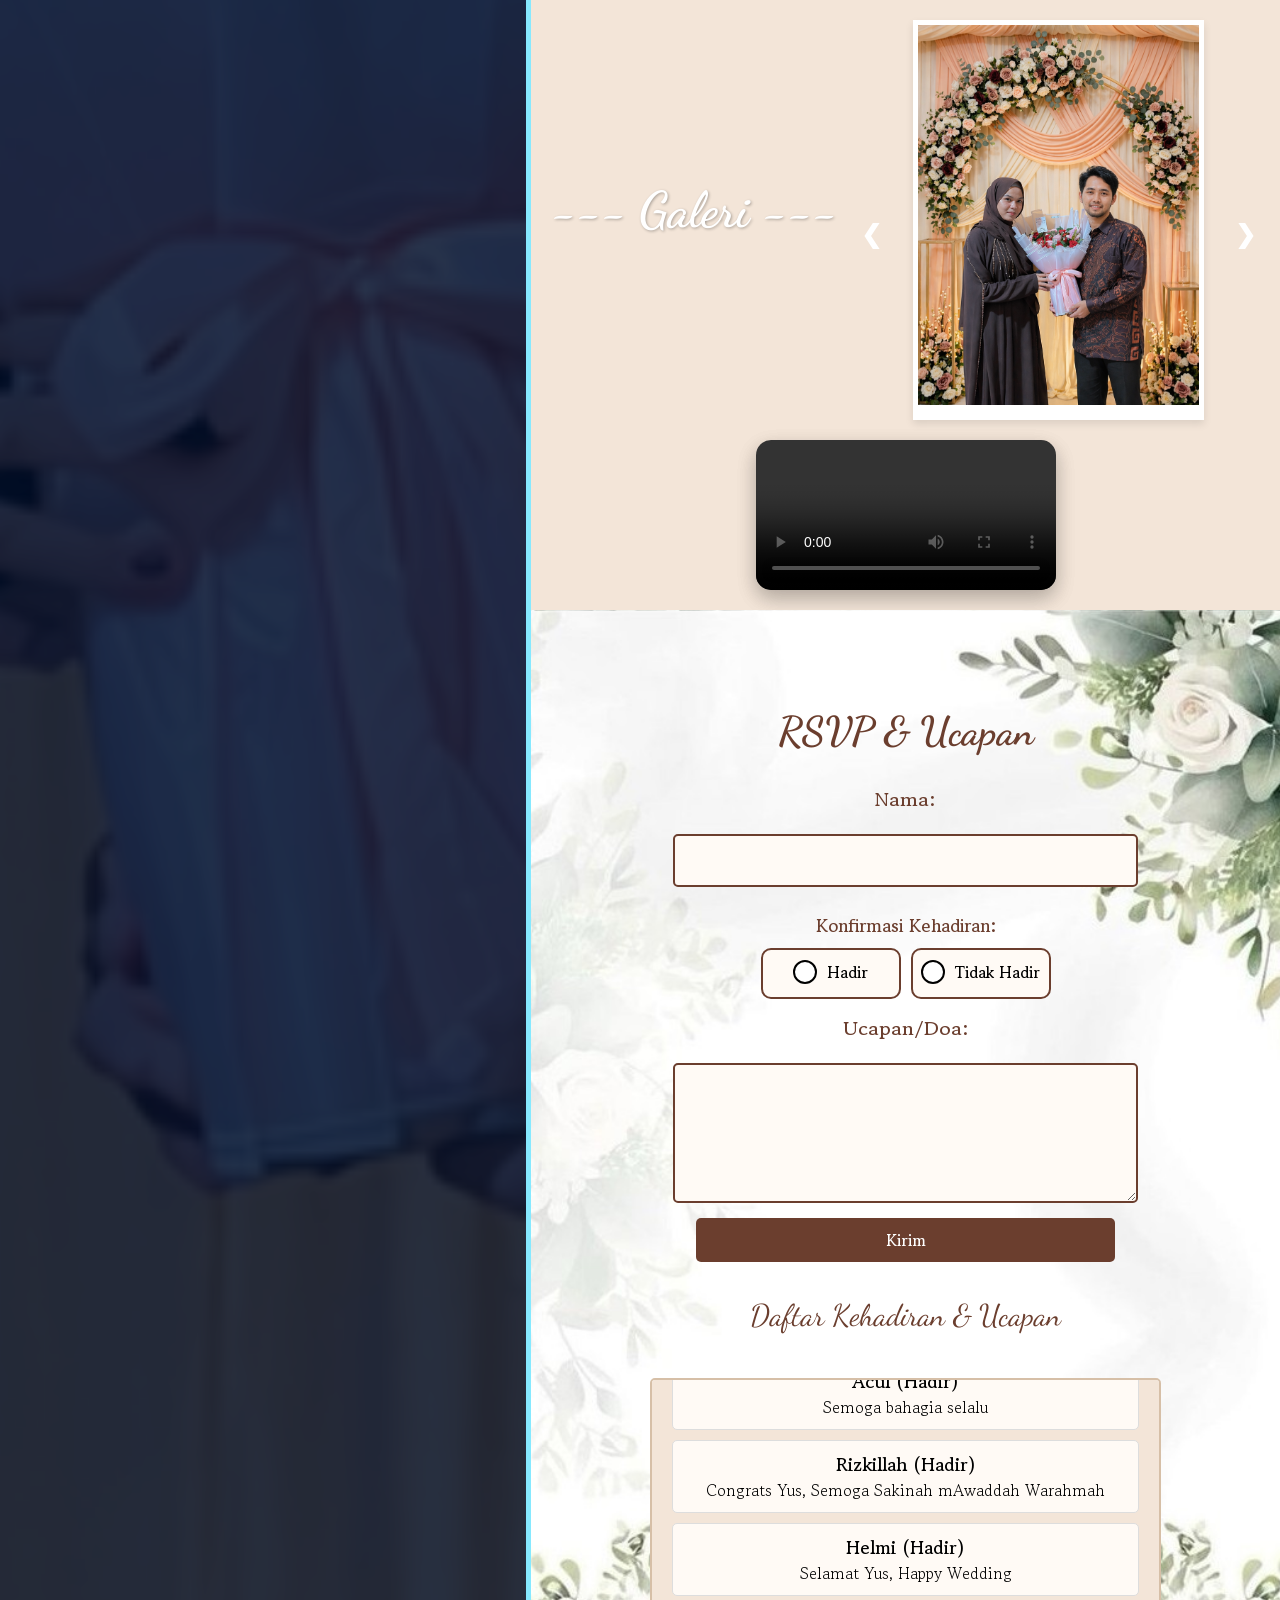
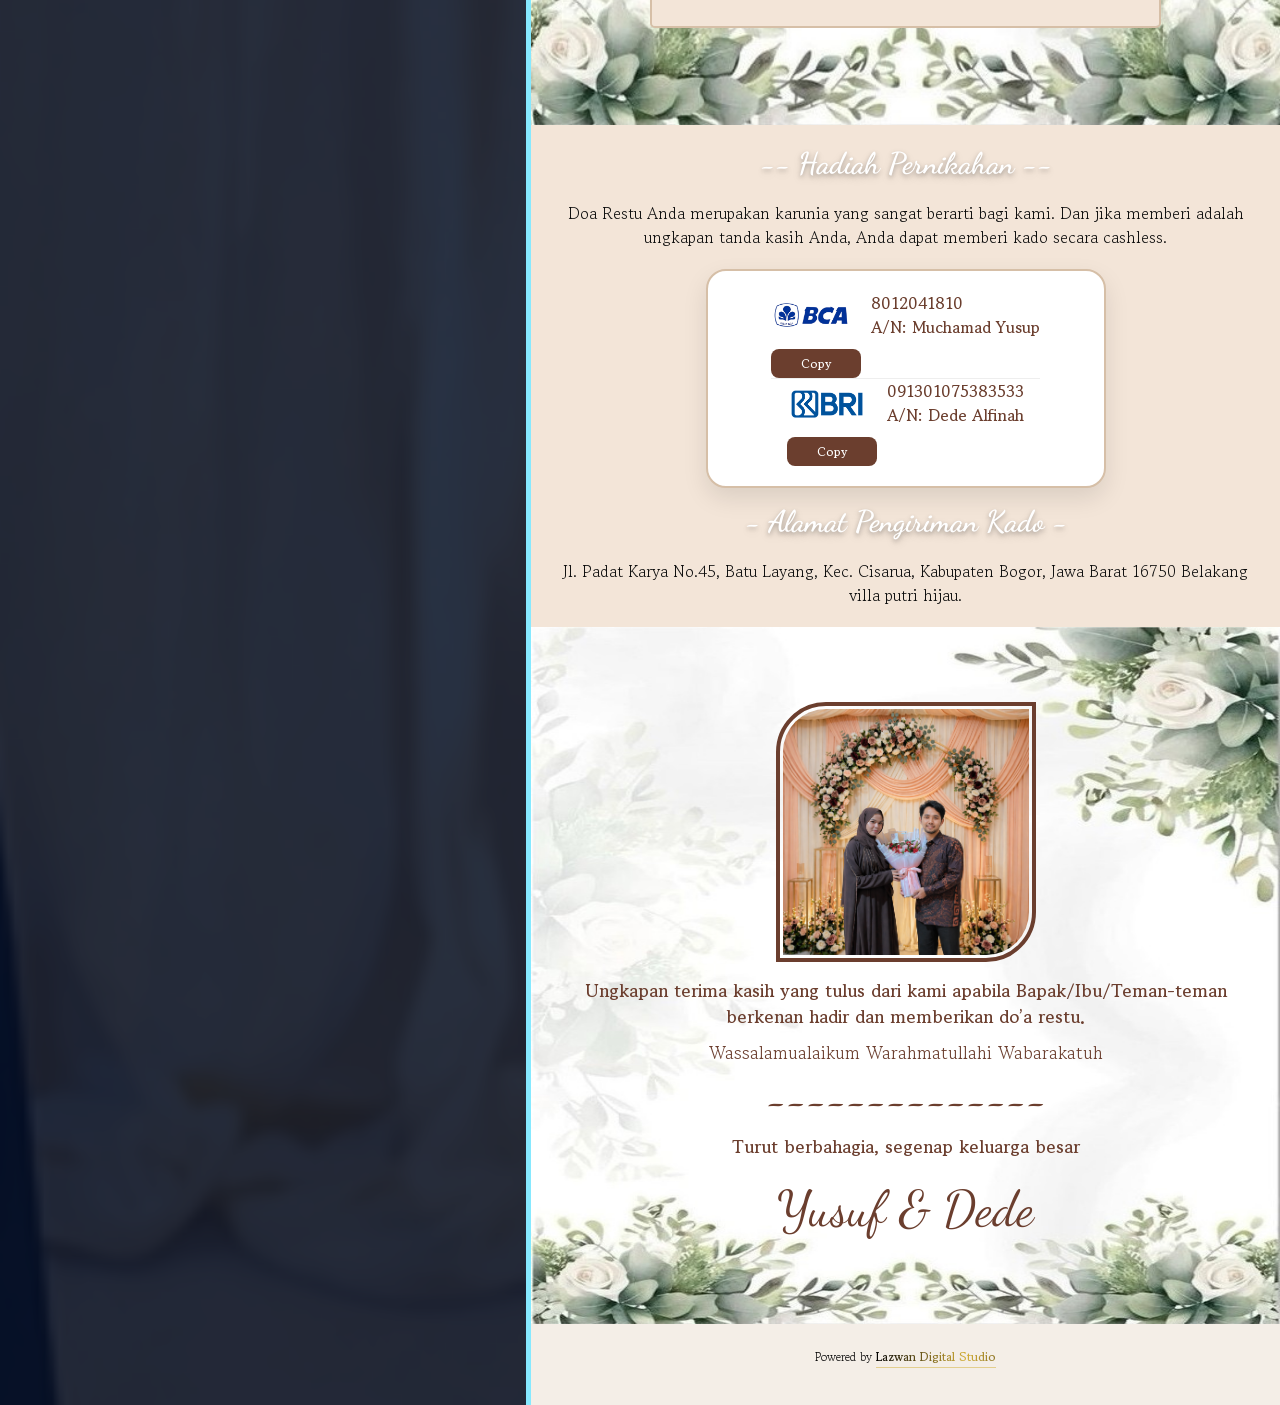
==== commit d0fb59cc: "add button copy rekening" ====
--- a/core.html
+++ b/core.html
@@ -269,20 +269,29 @@
           secara cashless.
         </p>
         <div class="card appear">
+          
           <div class="bank">
-            <img src="assets/icon/Logo-Bank-BCA.png" alt="bri" />
+            <img src="assets/icon/Logo-Bank-BCA.png" alt="BCA" />
             <p>
               8012041810 <br />
               A/N: Muchamad Yusup
             </p>
-          </div>
+            <button class="copy-btn" onclick="copyRekening('8012041810', this)">
+              Copy
+            </button>
+          </div>
+
           <div class="bank">
-            <img src="assets/icon/Logo-Bank-BRI.png" alt="bri" />
+            <img src="assets/icon/Logo-Bank-BRI.png" alt="BRI" />
             <p>
               091301075383533 <br />
               A/N: Dede Alfinah
             </p>
-          </div>
+            <button class="copy-btn" onclick="copyRekening('091301075383533', this)">
+              Copy
+            </button>
+          </div>
+          
         </div>
 
         <h2 class="appear">- Alamat Pengiriman Kado -</h1>
@@ -308,15 +317,15 @@
         <h1>Yusuf & Dede</h1>
       </div>
 
-      <div class="powered">
+      <footer class="powered">
         <p>
           Powered by 
-          <a href="https://lazwan-studio.vercel.app/" target="_blank">
+          <a href="https://lazwan-digital-studio.vercel.app/" target="_blank">
             Lazwan Digital Studio
           </a>
         </p>
-      </div>
-      
+      </footer>
+
     </section>
   </body>
   <script src="assets/js/core_script.js"></script>
--- a/assets/css/aside_style.css
+++ b/assets/css/aside_style.css
@@ -62,7 +62,8 @@
 
 html,
 body {
-  overflow: hidden;
+  overflow-x: hidden;
+  overflow-y: auto;
 }
 
 body {
@@ -763,10 +764,10 @@
 
 /* kasih jarak antar bank */
 .hadiah .card .bank {
-  display: flex;
-  align-items: center;
-  gap: 15px;
-  padding: 10px 0;
+  display: grid;
+  grid-template-columns: 90px 1fr;
+  align-items: center;
+  gap: 10px;
 }
 
 /* garis pemisah antar bank */
@@ -779,15 +780,30 @@
   color: var(--primary);
   font-weight: 700;
   text-align: left;
-  line-height: 1.4;
+  line-height: 1.5;
   margin: 0;
 }
 
-/* kecilin & rapihin logo */
-.hadiah .card img {
+.hadiah .card .bank img {
   width: 80px;
-  height: auto;
+  height: 40px;
   object-fit: contain;
+}
+
+.copy-btn {
+  width: auto;
+  padding: 6px 10px;
+  font-size: 12px;
+  border-radius: 8px;
+  background: var(--primary);
+  color: white;
+  border: none;
+  cursor: pointer;
+}
+
+.copy-btn.copied {
+  background: #d4af37;
+  color: #000;
 }
 
 .atau {
@@ -1074,20 +1090,84 @@
 }
 
 .powered {
+  width: 100%;
+  min-height: 80px;
+  display: flex;
+  justify-content: center;
+  align-items: center;
+
   text-align: center;
-  font-size: 13px;
-  color: #888;
-  margin-top: 50px;
-  padding: 20px 0;
-  border-top: 1px solid rgba(0,0,0,0.1);
+  font-size: 12px;
+  color: #777;
+
+  padding: 24px 10px 40px;
+  margin: 0;
+
+  background: #f4eee7;
+  box-sizing: border-box;
+
+  position: relative;
+  z-index: 999;
+  clear: both;
+}
+
+#sectionKecil {
+  display: flex;
+  justify-content: flex-start;
+  flex-direction: column;
+  align-items: center;
+  width: 100vw;
+  min-height: 100vh;
+  height: auto;
+  overflow-x: hidden;
+  overflow-y: visible;
+  transition: all 1s ease-in-out;
+}
+
+.powered p {
+  margin: 0;
 }
 
 .powered a {
-  color: #555;
+  font-weight: 600;
   text-decoration: none;
-  font-weight: 600;
-}
-
-.powered a:hover {
-  color: #000;
+
+  color: #d4af37;
+
+  background: linear-gradient(90deg, #000, #d4af37, #000, #d4af37, #000);
+  background-size: 300% auto;
+  background-position: 0% center;
+
+  -webkit-background-clip: text;
+  background-clip: text;
+  -webkit-text-fill-color: transparent;
+
+  border-bottom: 1px solid rgba(212, 175, 55, 0.5);
+  padding-bottom: 2px;
+
+  animation: lazwanGoldMove 14s linear infinite;
+}
+
+@keyframes lazwanGoldMove {
+  from {
+    background-position: 0% center;
+  }
+  to {
+    background-position: 300% center;
+  }
+}
+
+@media screen and (max-width: 768px) {
+  .penutup {
+    min-height: auto;
+    padding-bottom: 40px;
+  }
+
+  .powered {
+    display: flex !important;
+    visibility: visible !important;
+    opacity: 1 !important;
+    min-height: 90px;
+    padding-bottom: 50px;
+  }
 }
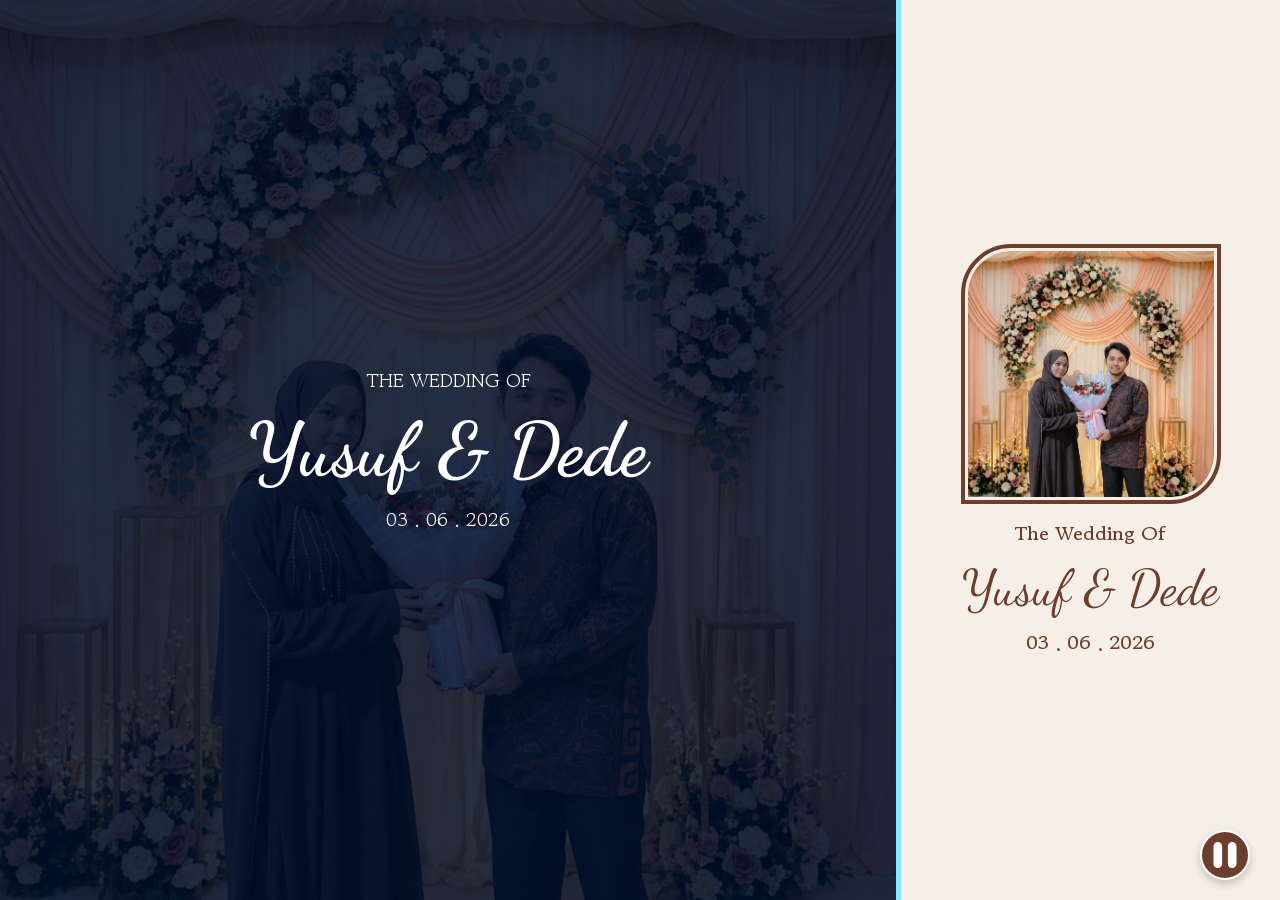
==== commit 70ec1bb7: "Update Link Lazwan to com" ====
--- a/core.html
+++ b/core.html
@@ -291,7 +291,7 @@
               Copy
             </button>
           </div>
-          
+
         </div>
 
         <h2 class="appear">- Alamat Pengiriman Kado -</h1>
@@ -320,7 +320,7 @@
       <footer class="powered">
         <p>
           Powered by 
-          <a href="https://lazwan-digital-studio.vercel.app/" target="_blank">
+          <a href="https://digital-studio.lazwan.com/" target="_blank">
             Lazwan Digital Studio
           </a>
         </p>
--- a/assets/css/aside_style.css
+++ b/assets/css/aside_style.css
@@ -2,13 +2,8 @@
 @import url("https://fonts.googleapis.com/css2?family=Dancing+Script:wght@400..700&display=swap");
 
 @keyframes fade-in {
-  from {
-    opacity: 0;
-  }
-
-  to {
-    opacity: 1;
-  }
+  from { opacity: 0; }
+  to { opacity: 1; }
 }
 
 @keyframes appear {
@@ -22,17 +17,14 @@
   }
 }
 
-/* .appear {
-  animation: appear ease-in-out;
-  animation-timeline: view();
-  animation-range: entry 0% cover 30%;
-} */
+@keyframes lazwanGoldMove {
+  from { background-position: 0% center; }
+  to { background-position: 300% center; }
+}
 
 :root {
-  /* --primary: #002c78; */
-  /* --primary: #8b5e3c; coklat soft */
-  --primary: #6b3e2e; /* coklat elegan */
-  --accent: #d88c9a;   /* pink rose */
+  --primary: #6b3e2e;
+  --accent: #d88c9a;
 }
 
 * {
@@ -41,25 +33,12 @@
   text-align: center;
   box-sizing: border-box;
   color: rgb(12, 12, 12);
-  /* color: white; */
   font-family: "Gowun Batang", serif;
   font-weight: 400;
   font-style: normal;
   text-decoration: none;
 }
 
-.gowunbatang-reg {
-  font-family: "Gowun Batang", serif;
-  font-weight: 400;
-  font-style: normal;
-}
-
-.gowunbatang-bold {
-  font-family: "Gowun Batang", serif;
-  font-weight: 700;
-  font-style: normal;
-}
-
 html,
 body {
   overflow-x: hidden;
@@ -67,12 +46,21 @@
 }
 
 body {
-  background-color: #f6efe7; /* cream soft */
-  /* background-color: #000f2a; */
-  display: flex;
-  justify-content: left;
-}
-
+  background-color: #f6efe7;
+  display: block;
+}
+
+.gowunbatang-reg {
+  font-family: "Gowun Batang", serif;
+  font-weight: 400;
+}
+
+.gowunbatang-bold {
+  font-family: "Gowun Batang", serif;
+  font-weight: 700;
+}
+
+/* AUDIO BUTTON */
 .moon-button {
   position: fixed;
   right: 30px;
@@ -80,13 +68,12 @@
   width: 50px;
   height: 50px;
   background-color: var(--primary);
-  border: none;
+  border: 2px solid white;
   cursor: pointer;
   background-image: url("../icon/pause-fill.svg");
   background-size: contain;
   border-radius: 50%;
-  border: 2px solid white;
-  box-shadow: 0 4px 8px rgba(0, 0, 0, 0.2);
+  box-shadow: 0 4px 8px rgba(0,0,0,0.2);
   transition: transform 0.3s ease, box-shadow 0.3s ease;
   z-index: 1000;
 }
@@ -96,15 +83,14 @@
 }
 
 .moon-button.playing {
-  background-image: url("../icon/pause-fill.svg"); /* Ganti dengan URL icon bulan saat bermain */
-  box-shadow: 0 6px 12px rgba(0, 0, 0, 0.3);
+  background-image: url("../icon/pause-fill.svg");
 }
 
 .moon-button.paused {
-  background-image: url("../icon/play-fill.svg"); /* Ganti dengan URL icon bulan saat dijeda */
-  box-shadow: 0 2px 4px rgba(0, 0, 0, 0.2);
-}
-
+  background-image: url("../icon/play-fill.svg");
+}
+
+/* MAIN LAYOUT */
 #sectionBesar {
   display: none;
   transition: all 1s ease-in-out;
@@ -116,10 +102,36 @@
   flex-direction: column;
   align-items: center;
   width: 100vw;
-  height: 100vh;
-  overflow-y: auto;
+  min-height: 100vh;
+  height: auto;
   overflow-x: hidden;
+  overflow-y: visible;
   transition: all 1s ease-in-out;
+}
+
+.cover,
+.mempelai,
+.lokasi,
+.rsvp,
+.penutup,
+.hadiah,
+.galeri,
+.acara,
+.powered {
+  width: 100%;
+}
+
+/* COVER */
+.cover {
+  background-image: url(../images/bg.png);
+  background-size: cover;
+  background-position: center;
+  display: flex;
+  flex-direction: column;
+  justify-content: center;
+  align-items: center;
+  min-height: 100vh;
+  padding: 60% 0;
 }
 
 .pengantin {
@@ -133,19 +145,6 @@
   z-index: 2;
 }
 
-.cover {
-  background-image: url(../images/bg.png);
-  background-size: cover;
-  background-position: center;
-  display: flex;
-  flex-direction: column;
-  justify-content: center;
-  align-items: center;
-  width: 100vw;
-  height: 100vh;
-  padding: 60% 0;
-}
-
 .cover p {
   color: var(--primary);
   font-size: 20px;
@@ -156,22 +155,14 @@
   color: var(--primary);
   font-size: 60px;
   font-family: "Dancing Script", cursive;
-  font-optical-sizing: auto;
   font-weight: 400;
-  font-style: normal;
   margin: 10px 0;
   animation: fade-in 800ms ease-in-out;
 }
 
-.cover div {
-  margin-bottom: 20px;
-  font-size: 17px;
-  animation: fade-in 800ms ease-in-out;
-}
-
+/* AYAT */
 .ayat {
-  /* background-color: #2399b3; */
-  background-color: #f3e5d8; /* cream */
+  background-color: #f3e5d8;
   display: flex;
   justify-content: center;
   flex-direction: column;
@@ -198,6 +189,7 @@
   font-size: 20px;
 }
 
+/* MEMPELAI */
 .mempelai {
   background-image: url(../images/bg_bunga_2.jpg);
   background-size: 100% 100%;
@@ -206,7 +198,6 @@
   flex-direction: column;
   justify-content: center;
   align-items: center;
-  width: 100vw;
   height: auto;
   padding: 20% 30px;
   color: var(--primary);
@@ -245,11 +236,9 @@
 .pengantin-pria h1,
 .pengantin-wanita h1 {
   color: var(--primary);
-  font-weight: 700;
   margin-top: 10px;
   font-size: 60px;
   font-family: "Dancing Script", cursive;
-  font-optical-sizing: auto;
   font-weight: 400;
 }
 
@@ -286,82 +275,132 @@
   width: 20px;
 }
 
+.dan {
+  color: var(--accent);
+  font-family: "Dancing Script", cursive;
+  font-weight: 700;
+  font-size: 50px;
+  margin: 20px 0;
+}
+
+/* ACARA */
 .acara {
-  /* background: linear-gradient(180deg, #2399b3, #1b7f94); */
   background: linear-gradient(180deg, #f3e5d8, #e8d5c4);
   padding: 40px 20px;
+  display: flex;
+  flex-direction: column;
+  align-items: center;
+  gap: 20px;
+}
+
+.card {
+  background: #ffffff;
+  border-radius: 20px;
+  padding: 25px;
+  text-align: center;
+  box-shadow: 0 10px 25px rgba(0,0,0,0.1);
   width: 100%;
+  max-width: 400px;
   display: flex;
   flex-direction: column;
   align-items: center;
-  gap: 20px; /* jarak antar card */
-}
-
-.dan {
-  color: var(--accent);
-  /* color: var(--primary); */
+  transition: 0.3s;
+}
+
+.card:hover {
+  transform: translateY(-5px);
+}
+
+.card h2 {
+  background: linear-gradient(90deg, var(--primary), var(--accent));
+  color: white;
+  padding: 12px;
+  border-radius: 12px;
+  font-size: 22px;
+  margin-bottom: 20px;
+}
+
+.acara .card {
+  background: rgba(255, 250, 245, 0.95);
+  backdrop-filter: blur(6px);
+  border-radius: 25px;
+  padding: 25px 20px;
+  margin: 20px 0;
+  box-shadow: 0 10px 30px rgba(0,0,0,0.08);
+  border: 1px solid #eaded0;
+}
+
+.acara .card:hover {
+  box-shadow: 0 15px 40px rgba(0,0,0,0.12);
+}
+
+.acara .card h2 {
+  background: linear-gradient(90deg, #6b3e2e, #d88c9a);
+  color: white;
+  padding: 12px;
+  border-radius: 15px;
+  font-size: 20px;
+  letter-spacing: 1px;
+}
+
+.date {
+  display: flex;
+  justify-content: center;
+  align-items: center;
+  gap: 12px;
+}
+
+.day {
+  font-size: 65px;
+  font-weight: 700;
+  color: #5a3a2a;
   font-family: "Dancing Script", cursive;
-  font-optical-sizing: auto;
-  font-weight: 700;
-  font-size: 50px;
-  margin: 20px 0;
-}
-
-.akad,
-.resepsi {
-  background-color: white;
-  color: var(--primary);
-  width: 100%;
-  margin-top: 20px;
-  border-radius: 20px;
-}
-
-.akad .judul,
-.resepsi .judul {
-  /* background-color: #005eff; */
-  background-color: #6b3e2e;
-  font-size: 30px;
-  font-weight: 700;
-  padding: 10px 0;
-}
-
-.akad .tanggal,
-.resepsi .tanggal {
-  display: flex;
-  justify-content: center;
-  align-items: center;
-  gap: 15px;
-}
-
-.akad .tanggal .angka,
-.resepsi .tanggal .angka {
-  color: var(--primary);
-  font-size: 100px;
-}
-
-.akad .tanggal .teks,
-.resepsi .tanggal .teks {
-  text-align: start;
-  color: var(--primary);
-  font-size: 25px;
-  line-height: 30px;
-}
-
-.akad .garis,
-.resepsi .garis {
-  color: var(--primary);
-  font-size: 35px;
-  margin-top: -20px;
-}
-
-.akad .Lokasi,
-.resepsi .Lokasi {
-  margin-top: -10px;
-  color: var(--primary);
-  padding-bottom: 10px;
-  font-weight: 700;
-}
-
+}
+
+.date-text {
+  display: block;
+  text-align: left;
+  font-size: 18px;
+  color: #222 !important;
+  line-height: 1.4;
+}
+
+.date-text p {
+  color: #222 !important;
+}
+
+.date-text p:first-child {
+  font-size: 28px;
+  font-weight: 700;
+  color: var(--primary);
+}
+
+.date-text p:last-child {
+  font-size: 16px;
+  color: #777;
+}
+
+.divider {
+  width: 50%;
+  height: 2px;
+  background: linear-gradient(to right, transparent, var(--accent), transparent);
+  margin: 20px auto;
+}
+
+.time {
+  font-size: 18px;
+  font-weight: 700;
+  color: #1a3c6e;
+  margin-bottom: 10px;
+}
+
+.location {
+  font-size: 15px;
+  color: #666;
+  line-height: 1.6;
+}
+
+/* COUNTDOWN */
 .countdown {
   margin-top: 20px;
   padding: 15px;
@@ -373,6 +412,15 @@
   font-weight: 700;
 }
 
+.flipdown {
+  margin: 0 auto;
+}
+
+#flipdown {
+  width: 100%;
+}
+
+/* LOKASI */
 .lokasi {
   background-image: url(../images/bg_bunga_2.jpg);
   background-size: contain;
@@ -381,7 +429,6 @@
   flex-direction: column;
   justify-content: center;
   align-items: center;
-  width: 100vw;
   height: auto;
   padding: 19% 30px;
 }
@@ -389,7 +436,6 @@
 .lokasi h1 {
   color: var(--primary);
   font-family: "Dancing Script", cursive;
-  font-optical-sizing: auto;
   font-weight: 700;
   font-size: 50px;
   margin-bottom: 20px;
@@ -406,11 +452,9 @@
   width: 65%;
   max-width: 280px;
   height: 180px;
-
   border-radius: 15px;
   border: none;
   overflow: hidden;
-
   opacity: 0.85;
   box-shadow: 0 4px 10px rgba(0,0,0,0.1);
   transition: all 0.3s ease;
@@ -439,6 +483,7 @@
   transform: scale(1.1);
 }
 
+/* GALERI */
 .galeri {
   display: flex;
   flex-wrap: wrap;
@@ -446,23 +491,20 @@
   align-items: center;
   gap: 20px;
   padding: 20px;
-  /* background-color: #2399b3; */
-  background-color: #f3e5d8; /* cream */
+  background-color: #f3e5d8;
 }
 
 .galeri h1 {
   color: white;
   font-family: "Dancing Script", cursive;
-  font-optical-sizing: auto;
   font-weight: 700;
   font-size: 50px;
   margin-bottom: 20px;
-  
-  text-shadow: 1px 1px 3px rgba(0, 0, 0, 0.3);
+  text-shadow: 1px 1px 3px rgba(0,0,0,0.3);
 }
 
 .galeri img {
-  box-shadow: 0 4px 8px rgba(0, 0, 0, 0.1);
+  box-shadow: 0 4px 8px rgba(0,0,0,0.1);
   object-fit: cover;
   padding: 5px 5px 15px 5px;
   background-color: white;
@@ -510,20 +552,17 @@
   border-radius: 3px 0 0 3px;
 }
 
-.galeri iframe {
-  padding: 5px 5px 15px 5px;
-  box-shadow: 0 4px 8px rgba(0, 0, 0, 0.1);
-  width: 90%;
-  background-color: white;
-  height: 200px;
-  object-fit: cover;
-  transition: transform 0.3s ease-in-out;
-}
-
-.galeri iframe:hover {
-  transform: scale(1.05);
-}
-
+.video-acara {
+  width: 100%;
+  height: auto;
+  max-width: 300px;
+  border-radius: 15px;
+  margin: 20px auto 0;
+  display: block;
+  box-shadow: 0 8px 20px rgba(0,0,0,0.15);
+}
+
+/* RSVP */
 .rsvp {
   background-image: url(../images/bg_bunga_2.jpg);
   background-size: contain;
@@ -532,24 +571,9 @@
   flex-direction: column;
   justify-content: center;
   align-items: center;
-  width: 100vw;
   height: auto;
   padding: 13% 30px;
-  color: #222 !important;}
-
-form {
-  display: flex;
-  flex-direction: column;
-  justify-content: center;
-  align-items: center;
-  gap: 15px;
-}
-
-label {
-  font-family: "Gowun Batang", serif;
-  font-weight: 700;
-  color: var(--primary);
-  margin-bottom: 5px;
+  color: #222 !important;
 }
 
 .rsvp h1 {
@@ -560,11 +584,18 @@
   margin-bottom: 30px;
 }
 
-.confirm {
-  font-size: 20px;
-  color: var(--primary);
-  font-weight: 700;
-  margin-top: 10px;
+form {
+  display: flex;
+  flex-direction: column;
+  justify-content: center;
+  align-items: center;
+  gap: 15px;
+}
+
+label {
+  font-family: "Gowun Batang", serif;
+  font-weight: 700;
+  color: var(--primary);
   margin-bottom: 5px;
 }
 
@@ -576,12 +607,18 @@
   width: 100%;
   border: 2px solid var(--primary);
   border-radius: 5px;
-  color: white;
   font-size: 20px;
   text-align: left;
-  /* background-color: #000f2ac6; */
   background-color: #fffaf5;
   color: #333;
+}
+
+.confirm {
+  margin-top: 10px;
+  margin-bottom: 10px;
+  font-size: 18px;
+  color: var(--primary);
+  font-weight: 700;
 }
 
 .radio-box {
@@ -598,7 +635,6 @@
   flex-direction: row;
   width: 140px;
   padding: 10px 5px 5px 5px;
-  /* background-color: #000f2ac6; */
   background-color: #fffaf5;
   color: #333;
   border-radius: 10px;
@@ -619,9 +655,9 @@
   border: 2px solid #000000;
   border-radius: 50%;
   background-color: #fff;
-  vertical-align: middle; /* Align with label text */
+  vertical-align: middle;
   position: relative;
-  top: -3px; /* Adjust if necessary */
+  top: -3px;
 }
 
 .radio-container input[type="radio"]:checked + label::before {
@@ -631,15 +667,8 @@
 
 .radio-container label {
   font-size: 16px;
-  /* color: white; */
-  color: rgb(0, 0, 0);
+  color: rgb(0,0,0);
   cursor: pointer;
-}
-
-.confirm {
-  margin-bottom: 10px;
-  font-size: 18px;
-  color: var(--primary);
 }
 
 button {
@@ -656,8 +685,6 @@
 }
 
 button:hover {
-  /* background-color: #001d4f; */
-  /* background-color: #4e2c1d; */
   background-color: var(--accent);
 }
 
@@ -675,24 +702,14 @@
   margin-top: 10px;
   width: 110%;
   height: 250px;
-  /* background-color: rgb(113, 186, 255); */
-  background-color: #f3e5d8; /* cream */
+  background-color: #f3e5d8;
   padding: 20px;
   border-radius: 5px;
-  /* border: 3px solid #0059ffc6; */
   border: 2px solid #d6bfa7;
   overflow-y: scroll;
 }
 
-#submittedData h2 {
-  font-family: "Dancing Script", cursive;
-  font-size: 30px;
-  color: var(--primary);
-  margin-bottom: 20px;
-}
-
 .submitted-item {
-  /* background-color: #000f2ac6; */
   background-color: #fffaf5;
   color: #333;
   padding: 10px;
@@ -705,7 +722,7 @@
 .submitted-item h3 {
   font-family: "Gowun Batang", serif;
   font-weight: 700;
-  color: rgb(0, 0, 0);
+  color: rgb(0,0,0);
 }
 
 .submitted-item p {
@@ -714,84 +731,77 @@
   color: #000000;
 }
 
+/* HADIAH */
 .hadiah {
-  /* background-color: #2399b3; */
-  background-color: #f3e5d8; /* cream */
+  background-color: #f3e5d8;
   display: flex;
   justify-content: center;
   flex-direction: column;
   align-items: center;
   padding: 20px 25px;
-  width: 100%;
-}
-
-.hadiah h1 {
-  color: white;
-  font-family: "Dancing Script", cursive;
-  font-optical-sizing: auto;
-  font-weight: 700;
-  font-size: 30px;
-  margin-bottom: 20px;
-
-  text-shadow: 
-    0px 2px 4px rgba(0, 0, 0, 0.25),
-    0px 4px 10px rgba(0, 0, 0, 0.15);
-}
-
+}
+
+.hadiah h1,
 .hadiah h2 {
   color: white;
   font-family: "Dancing Script", cursive;
-  font-optical-sizing: auto;
   font-weight: 700;
   font-size: 30px;
   margin-bottom: 20px;
-  margin-top: 15px;
-
-  text-shadow: 
-    0px 2px 4px rgba(0, 0, 0, 0.25),
-    0px 4px 10px rgba(0, 0, 0, 0.15);
+  text-shadow:
+    0px 2px 4px rgba(0,0,0,0.25),
+    0px 4px 10px rgba(0,0,0,0.15);
+}
+
+.hadiah h2 {
+  margin-top: 20px;
+}
+
+.hadiah > p {
+  line-height: 1.6;
 }
 
 .hadiah .card {
   width: 90%;
+  max-width: 400px;
   background-color: white;
   margin-top: 20px;
-  /* border: 3px solid #005eff; */
   border: 2px solid #d6bfa7;
   border-radius: 20px;
-  padding: 20px;
-}
-
-/* kasih jarak antar bank */
+  padding: 18px;
+}
+
 .hadiah .card .bank {
+  width: 100%;
   display: grid;
-  grid-template-columns: 90px 1fr;
+  grid-template-columns: 70px 1fr auto;
   align-items: center;
   gap: 10px;
-}
-
-/* garis pemisah antar bank */
+  padding: 10px 0;
+}
+
 .hadiah .card .bank:not(:last-child) {
   border-bottom: 1px solid #eee;
 }
 
-/* rapihin teks */
+.hadiah .card .bank img {
+  width: 65px;
+  height: 36px;
+  object-fit: contain;
+}
+
 .hadiah .card .bank p {
   color: var(--primary);
   font-weight: 700;
   text-align: left;
-  line-height: 1.5;
+  line-height: 1.4;
   margin: 0;
-}
-
-.hadiah .card .bank img {
-  width: 80px;
-  height: 40px;
-  object-fit: contain;
+  font-size: 14px;
 }
 
 .copy-btn {
   width: auto;
+  min-width: 58px;
   padding: 6px 10px;
   font-size: 12px;
   border-radius: 8px;
@@ -801,6 +811,10 @@
   cursor: pointer;
 }
 
+.copy-btn:hover {
+  background: var(--accent);
+}
+
 .copy-btn.copied {
   background: #d4af37;
   color: #000;
@@ -812,6 +826,7 @@
   margin: 10px 0;
 }
 
+/* PENUTUP */
 .penutup {
   background-image: url(../images/bg_bunga_2.jpg);
   background-size: 100% 100%;
@@ -820,7 +835,7 @@
   flex-direction: column;
   justify-content: center;
   align-items: center;
-  padding: 10% 30px;
+  padding: 10% 30px 40px;
 }
 
 .penutup p {
@@ -833,27 +848,62 @@
   color: var(--primary);
   font-size: 50px;
   font-family: "Dancing Script", cursive;
-  font-optical-sizing: auto;
   font-weight: 400;
-  font-style: normal;
   margin: 10px 0;
-}
-
-.penutup div {
-  margin-bottom: 20px;
-  font-size: 17px;
 }
 
 .penutup .garis {
   font-family: "Dancing Script", cursive;
-  font-optical-sizing: auto;
   font-weight: 700;
   font-size: 40px;
 }
 
+/* POWERED FOOTER */
+.powered {
+  min-height: 90px;
+  display: flex;
+  justify-content: center;
+  align-items: center;
+  text-align: center;
+  font-size: 12px;
+  color: #777;
+  padding: 24px 10px 50px;
+  margin: 0;
+  background: #f4eee7;
+  box-sizing: border-box;
+  position: relative;
+  z-index: 999;
+}
+
+.powered p {
+  margin: 0;
+}
+
+.powered a {
+  font-weight: 600;
+  text-decoration: none;
+  color: #d4af37;
+  background: linear-gradient(90deg, #000, #d4af37, #000, #d4af37, #000);
+  background-size: 300% auto;
+  background-position: 0% center;
+  -webkit-background-clip: text;
+  background-clip: text;
+  -webkit-text-fill-color: transparent;
+  border-bottom: 1px solid rgba(212,175,55,0.5);
+  padding-bottom: 2px;
+  animation: lazwanGoldMove 14s linear infinite;
+}
+
+/* DESKTOP */
 @media (min-width: 768px) {
+  body {
+    display: flex;
+    justify-content: flex-start;
+  }
+
   #sectionBesar {
     width: 70vw;
+    height: 100vh;
     background-image: url(../images/Pengantin.png);
     background-position: center;
     background-size: cover;
@@ -877,19 +927,23 @@
 
   #sectionBesar h1 {
     font-family: "Dancing Script", cursive;
-    font-optical-sizing: auto;
     font-weight: 700;
-    font-style: normal;
     font-size: 75px;
     margin: 10px 0;
+    color: white;
   }
 
   #sectionBesar p {
     font-size: 20px;
+    color: white;
   }
 
   #sectionKecil {
     width: 30vw;
+    height: 100vh;
+    min-height: 100vh;
+    overflow-y: auto;
+    overflow-x: hidden;
     border-left: 5px solid #86e9ff;
   }
 
@@ -897,24 +951,18 @@
     background-size: contain;
   }
 
+  .cover h1 {
+    font-size: 50px;
+  }
+
   .cover p {
     font-size: 20px;
   }
 
-  .cover h1 {
-    font-size: 50px;
-  }
-
-  .cover div {
-    font-size: 15px;
-  }
-
-  .open {
-    font-size: 15px;
-  }
-
-  .mempelai {
-    width: 30vw;
+  .lokasi .maps {
+    width: 80%;
+    max-width: 280px;
+    height: 200px;
   }
 
   #flipdown {
@@ -922,50 +970,40 @@
     align-self: center;
     margin-left: 2vw;
   }
-
-  .lokasi .maps {
-    width: 26%;
-    height: 200px;
-  }
-}
-
-.flipdown {
-  margin: 0 auto;
-}
-
-.jam {
-  margin-top: 10px;
-  font-size: 16px;
-}
-
-.jam strong {
-  font-size: 18px;
-  color: #1a3c6e;
-}
-
-.card {
-  background: #ffffff;
-  border-radius: 20px;
-  padding: 25px;
-  text-align: center;
-  box-shadow: 0 10px 25px rgba(0,0,0,0.1);
-
-  width: 100%;
-  max-width: 400px; /* penting */
-  display: flex;
-  flex-direction: column;
-  align-items: center;
-}
-
-/* TITLE */
-.card h2 {
-  /* background: linear-gradient(90deg, #005eff, #3a7bff); */
-  background: linear-gradient(90deg, var(--primary), var(--accent));
-  color: white;
-  padding: 12px;
-  border-radius: 12px;
-  font-size: 22px;
-  margin-bottom: 20px;
+}
+
+/* MOBILE */
+@media (max-width: 767px) {
+  body {
+    display: block;
+  }
+
+  #sectionKecil {
+    width: 100vw;
+    min-height: 100vh;
+    height: auto;
+    overflow-y: visible;
+  }
+
+  .hadiah .card .bank {
+    grid-template-columns: 60px 1fr auto;
+    gap: 8px;
+  }
+
+  .hadiah .card .bank img {
+    width: 55px;
+    height: 34px;
+  }
+
+  .hadiah .card .bank p {
+    font-size: 12px;
+  }
+
+  .copy-btn {
+    min-width: 52px;
+    font-size: 11px;
+    padding: 5px 8px;
+  }
 }
 
 @media (max-width: 480px) {
@@ -976,197 +1014,8 @@
   .day {
     font-size: 60px;
   }
-}
-
-.card {
-  transition: 0.3s;
-}
-
-.card:hover {
-  transform: translateY(-5px);
-}
-
-.date {
-  display: flex;
-  justify-content: center;
-  align-items: center;
-  gap: 12px;
-}
-
-.day {
-  font-size: 65px;
-  font-weight: 700;
-  color: #5a3a2a;
-
-  font-family: "Dancing Script", cursive;
-}
-
-.date-text {
-  display: block;
-  text-align: left;
-  font-size: 18px;
-  /* color: #0d2c6c; */
-  /* color: #1a1a1a; */
-  color: #222 !important;
-  line-height: 1.4;
-}
-
-.date-text p {
-  color: #222 !important;
-}
-
-.divider {
-  width: 50%;
-  height: 2px;
-  background: linear-gradient(to right, transparent, var(--accent), transparent);
-  margin: 20px auto;
-}
-
-.time {
-  font-size: 18px;
-  font-weight: 700;
-  color: #1a3c6e;
-  margin-bottom: 10px;
-}
-
-.location {
-  font-size: 15px;
-  color: #666;
-  line-height: 1.6;
-}
-
-.video-acara {
-  /* width: 70%; */
-  width: 560;
-  height: 315;
-  max-width: 300px;
-  border-radius: 15px;
-  margin-top: 20px auto;
-
-  display: block;
-
-  box-shadow: 0 8px 20px rgba(0,0,0,0.15);
-}
-
-.acara .card {
-  background: rgba(255, 250, 245, 0.95);
-  backdrop-filter: blur(6px);
-
-  border-radius: 25px;
-  padding: 25px 20px;
-  margin: 20px 0;
-
-  box-shadow: 0 10px 30px rgba(0,0,0,0.08);
-  border: 1px solid #eaded0;
-
-  transition: 0.3s;
-}
-
-.acara .card:hover {
-  transform: translateY(-5px);
-  box-shadow: 0 15px 40px rgba(0,0,0,0.12);
-}
-
-.acara .card h2 {
-  background: linear-gradient(90deg, #6b3e2e, #d88c9a);
-  color: white;
-
-  padding: 12px;
-  border-radius: 15px;
-
-  font-size: 20px;
-  letter-spacing: 1px;
-}
-
-.date-text p:first-child {
-  font-size: 28px;
-  font-weight: 700;
-  color: var(--primary);
-}
-
-.date-text p:last-child {
-  font-size: 16px;
-  color: #777;
-}
-
-.powered {
-  width: 100%;
-  min-height: 80px;
-  display: flex;
-  justify-content: center;
-  align-items: center;
-
-  text-align: center;
-  font-size: 12px;
-  color: #777;
-
-  padding: 24px 10px 40px;
-  margin: 0;
-
-  background: #f4eee7;
-  box-sizing: border-box;
-
-  position: relative;
-  z-index: 999;
-  clear: both;
-}
-
-#sectionKecil {
-  display: flex;
-  justify-content: flex-start;
-  flex-direction: column;
-  align-items: center;
-  width: 100vw;
-  min-height: 100vh;
-  height: auto;
-  overflow-x: hidden;
-  overflow-y: visible;
-  transition: all 1s ease-in-out;
-}
-
-.powered p {
-  margin: 0;
-}
-
-.powered a {
-  font-weight: 600;
-  text-decoration: none;
-
-  color: #d4af37;
-
-  background: linear-gradient(90deg, #000, #d4af37, #000, #d4af37, #000);
-  background-size: 300% auto;
-  background-position: 0% center;
-
-  -webkit-background-clip: text;
-  background-clip: text;
-  -webkit-text-fill-color: transparent;
-
-  border-bottom: 1px solid rgba(212, 175, 55, 0.5);
-  padding-bottom: 2px;
-
-  animation: lazwanGoldMove 14s linear infinite;
-}
-
-@keyframes lazwanGoldMove {
-  from {
-    background-position: 0% center;
-  }
-  to {
-    background-position: 300% center;
-  }
-}
-
-@media screen and (max-width: 768px) {
-  .penutup {
-    min-height: auto;
-    padding-bottom: 40px;
-  }
 
   .powered {
-    display: flex !important;
-    visibility: visible !important;
-    opacity: 1 !important;
     min-height: 90px;
     padding-bottom: 50px;
   }
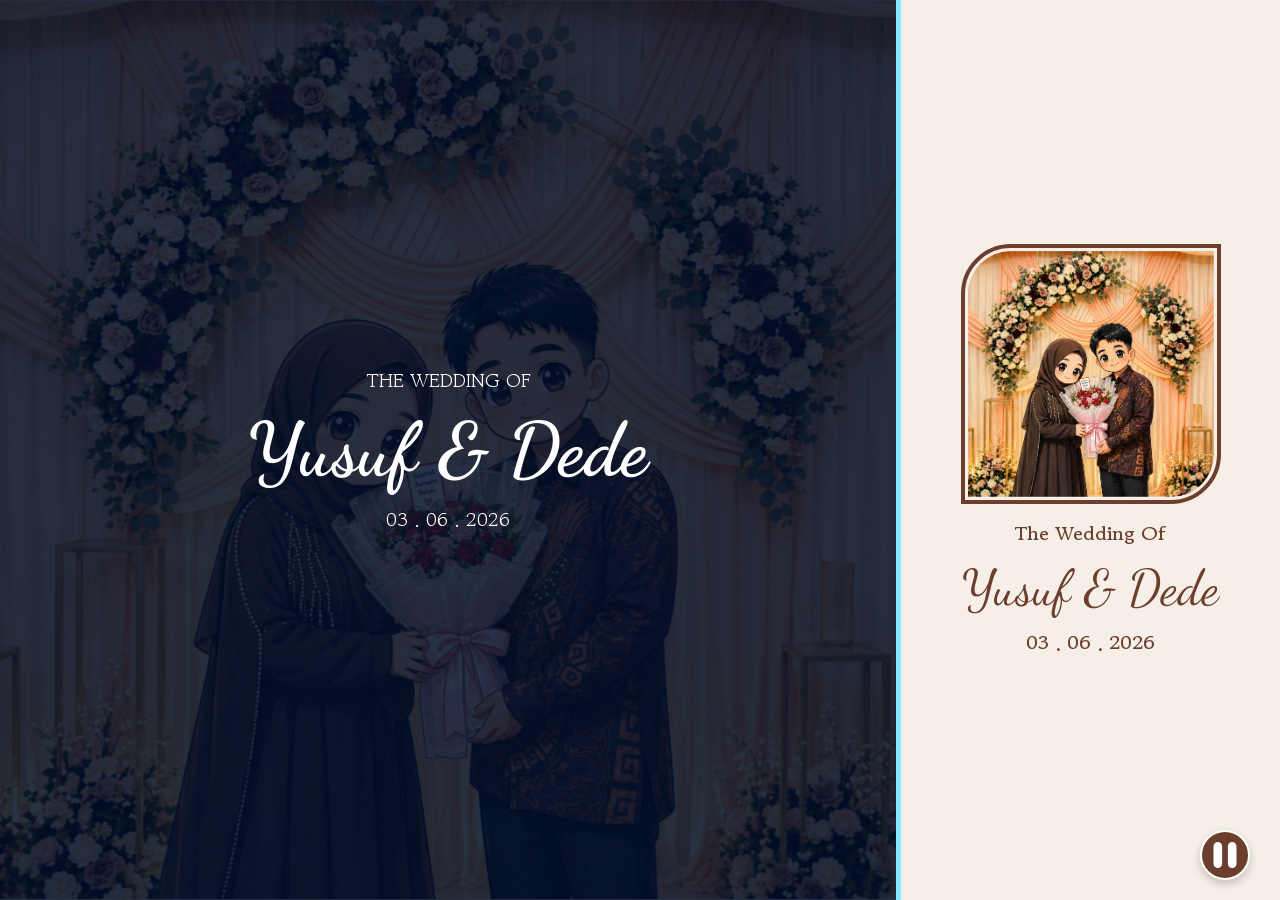
==== commit d5c270e7: "remove video from undangan" ====
--- a/core.html
+++ b/core.html
@@ -211,12 +211,12 @@
         ></iframe> -->
         <!-- <video class="appear video-acara" autoplay muted loop playsinline> -->
         <!-- <video class="appear video-acara" controls> -->
-        <div class="appear video-acara" >
+        <!-- <div class="appear video-acara" >
             <video class="appear video-acara" controls preload="metadata">
             <source src="assets/Video/tunangan.mp4" type="video/mp4">
             Momen Tunangan.
           </video>
-        </div>
+        </div> -->
       </div>
       <div class="rsvp">
         <h1 class="appear">RSVP & Ucapan</h1>
